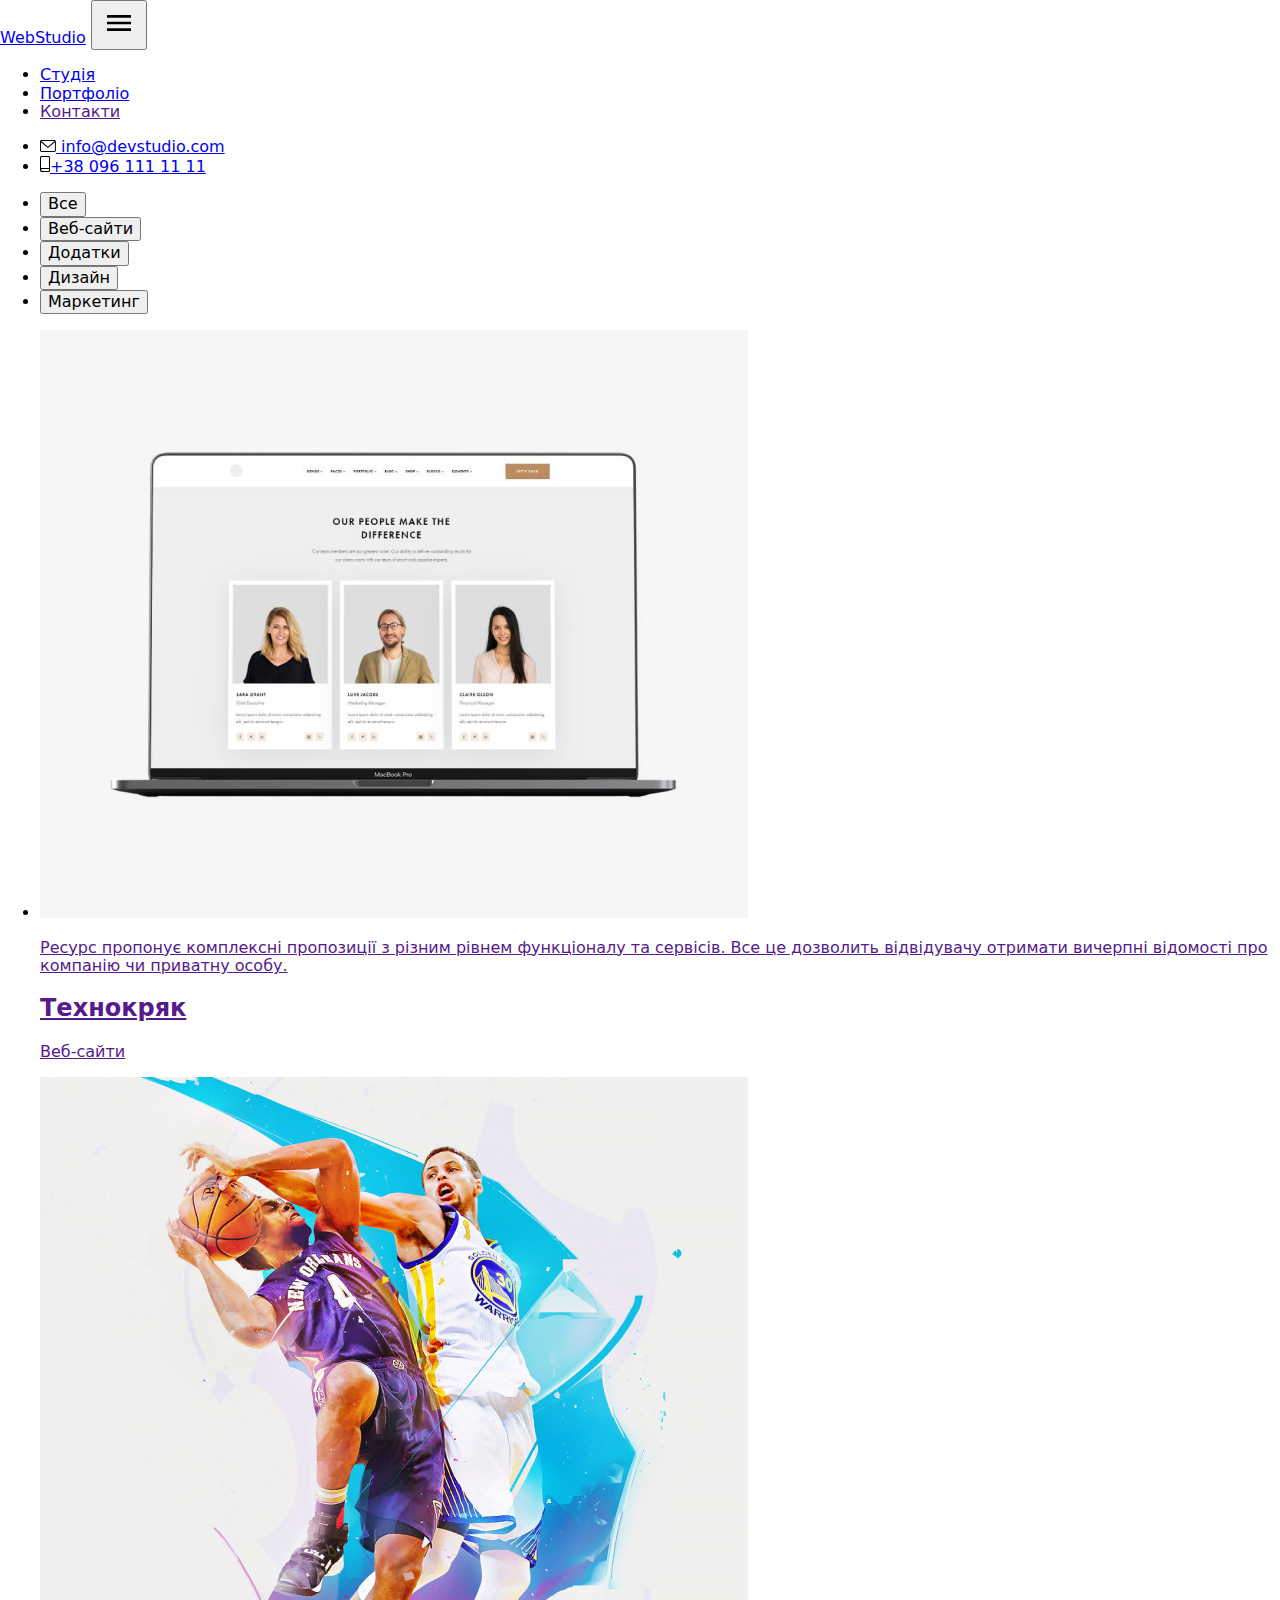
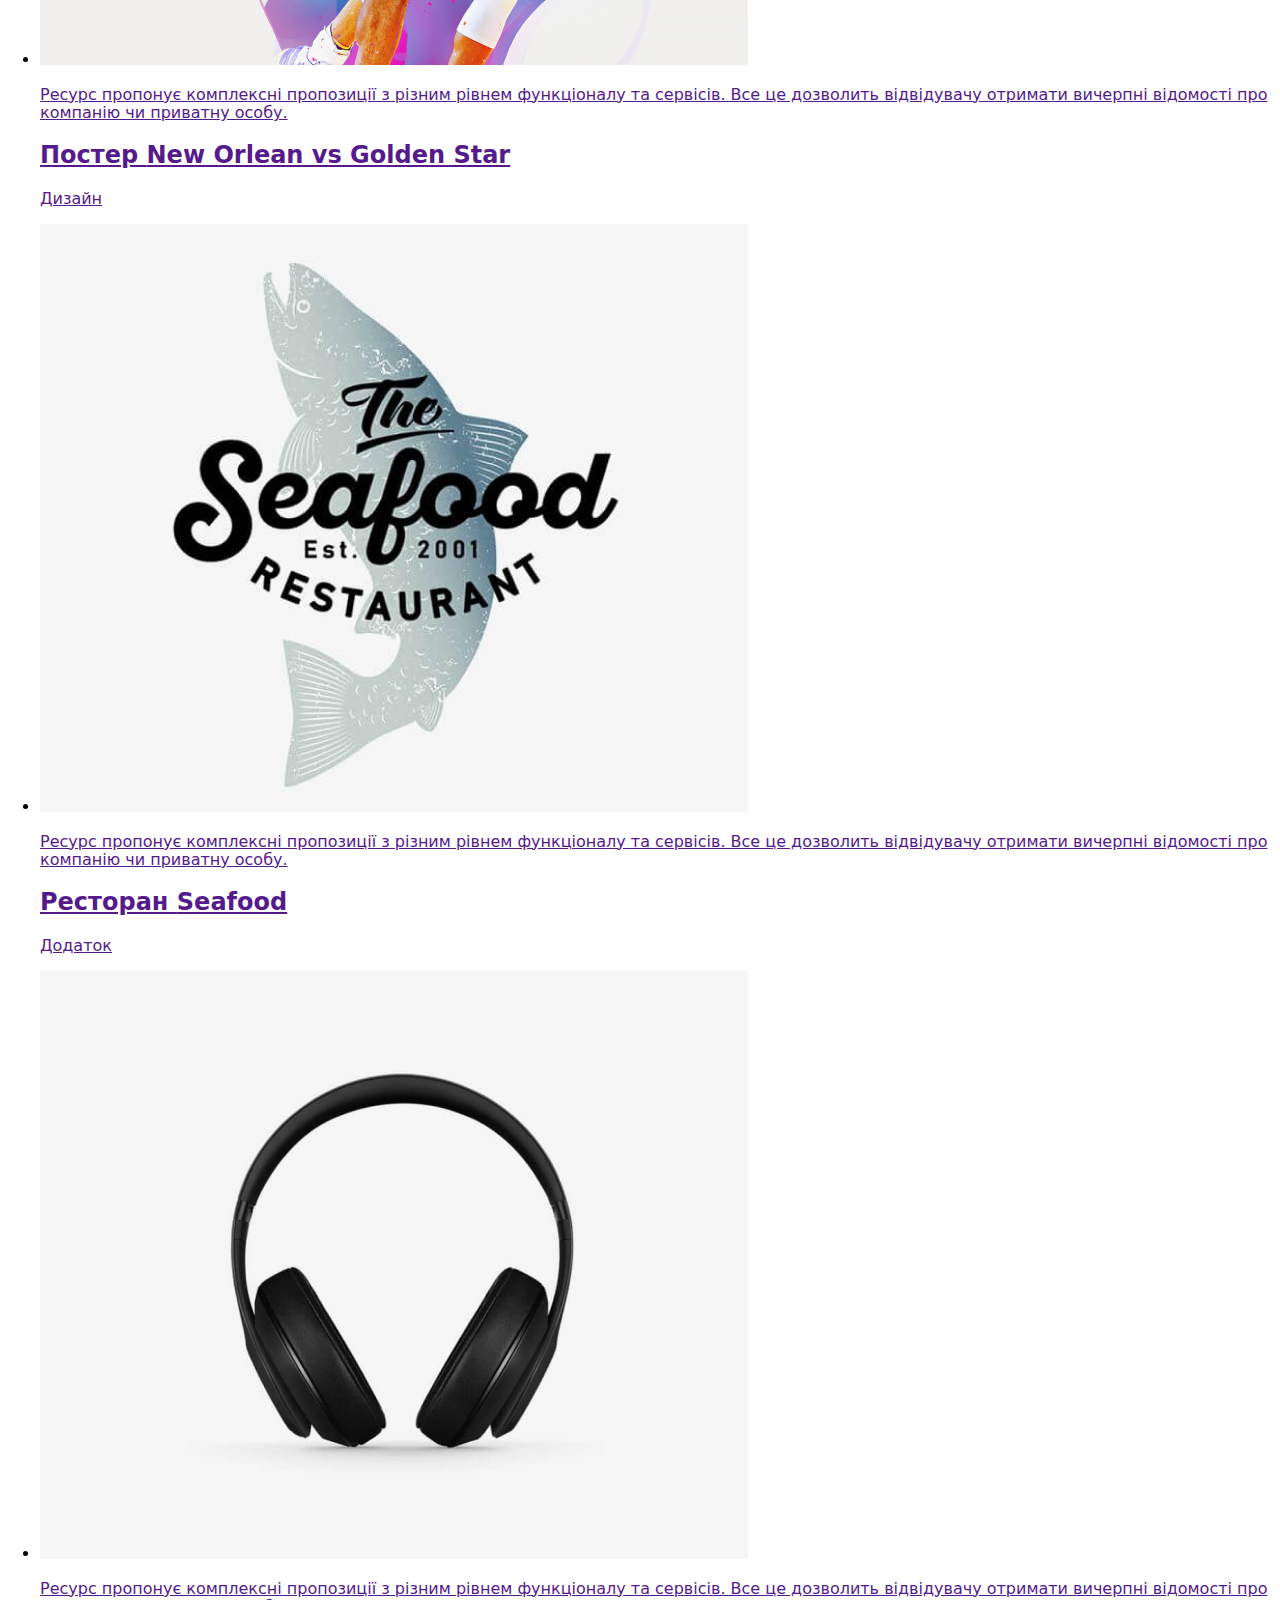
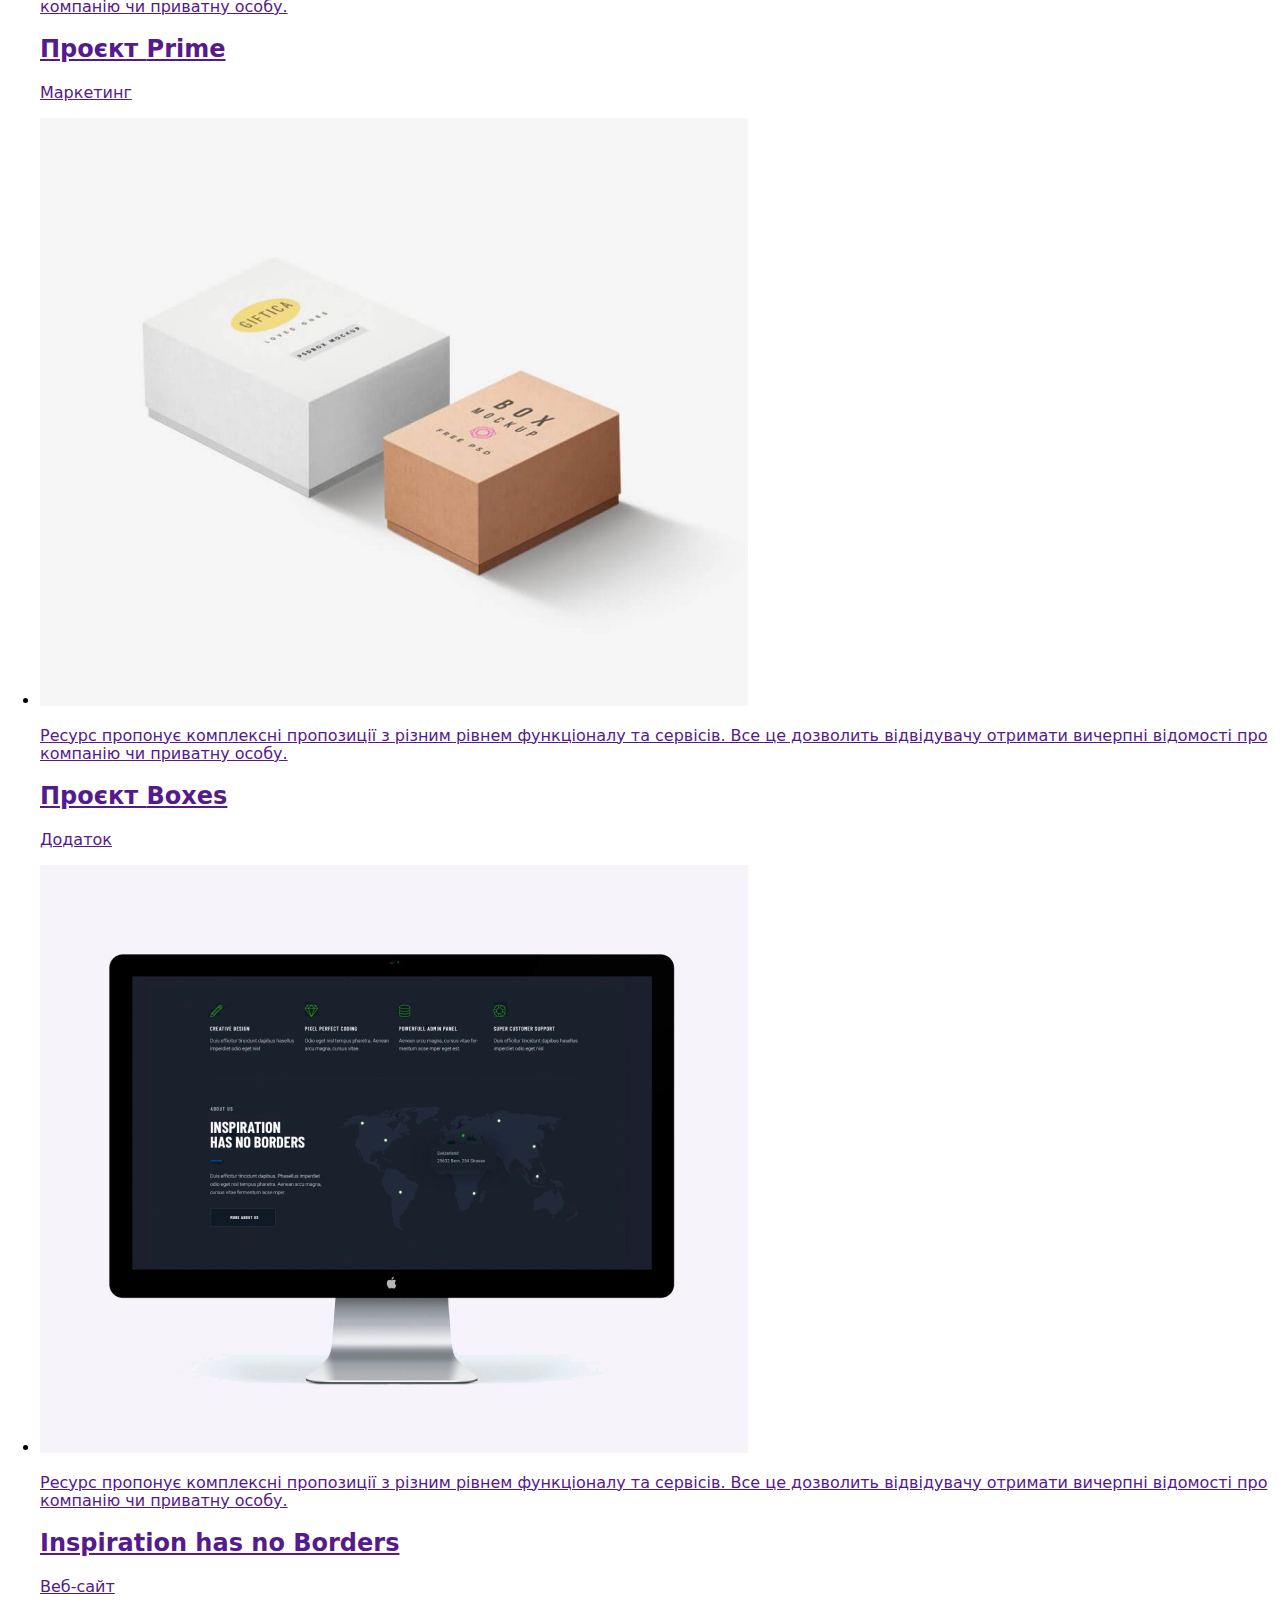
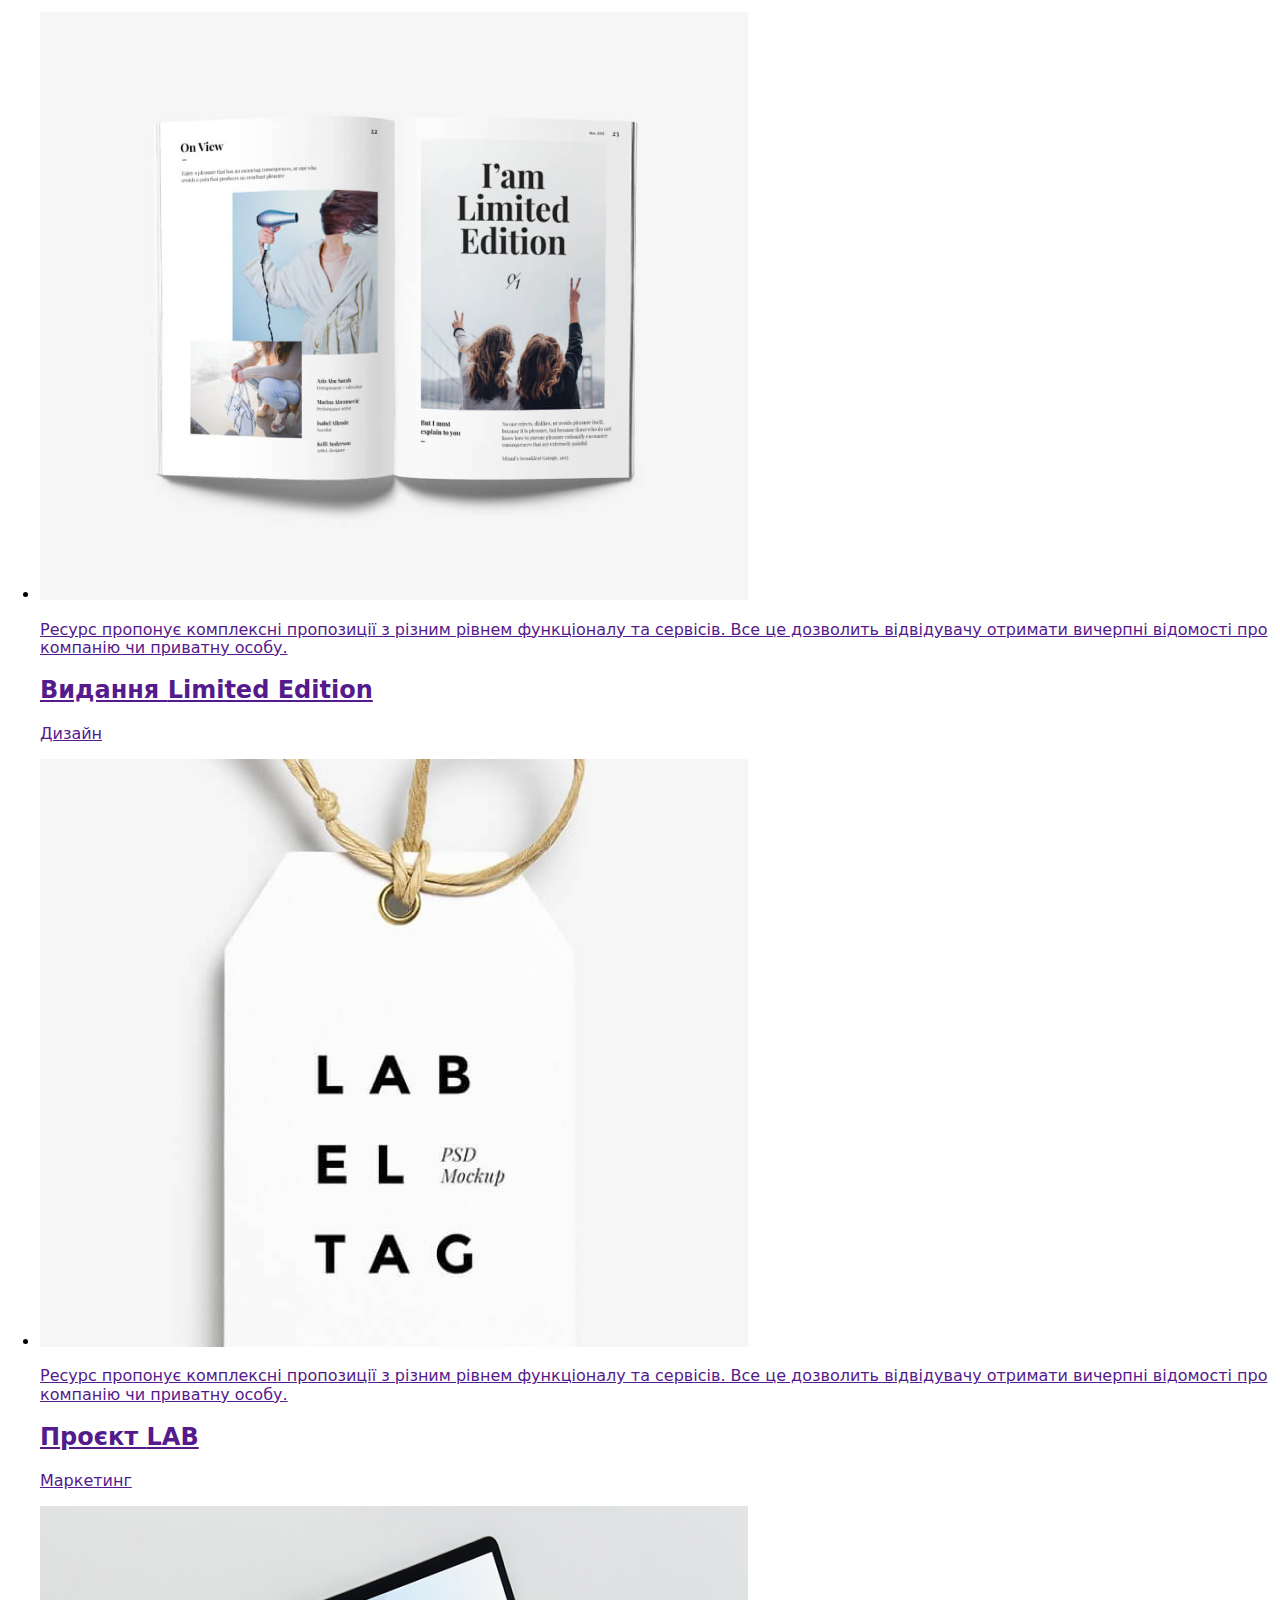
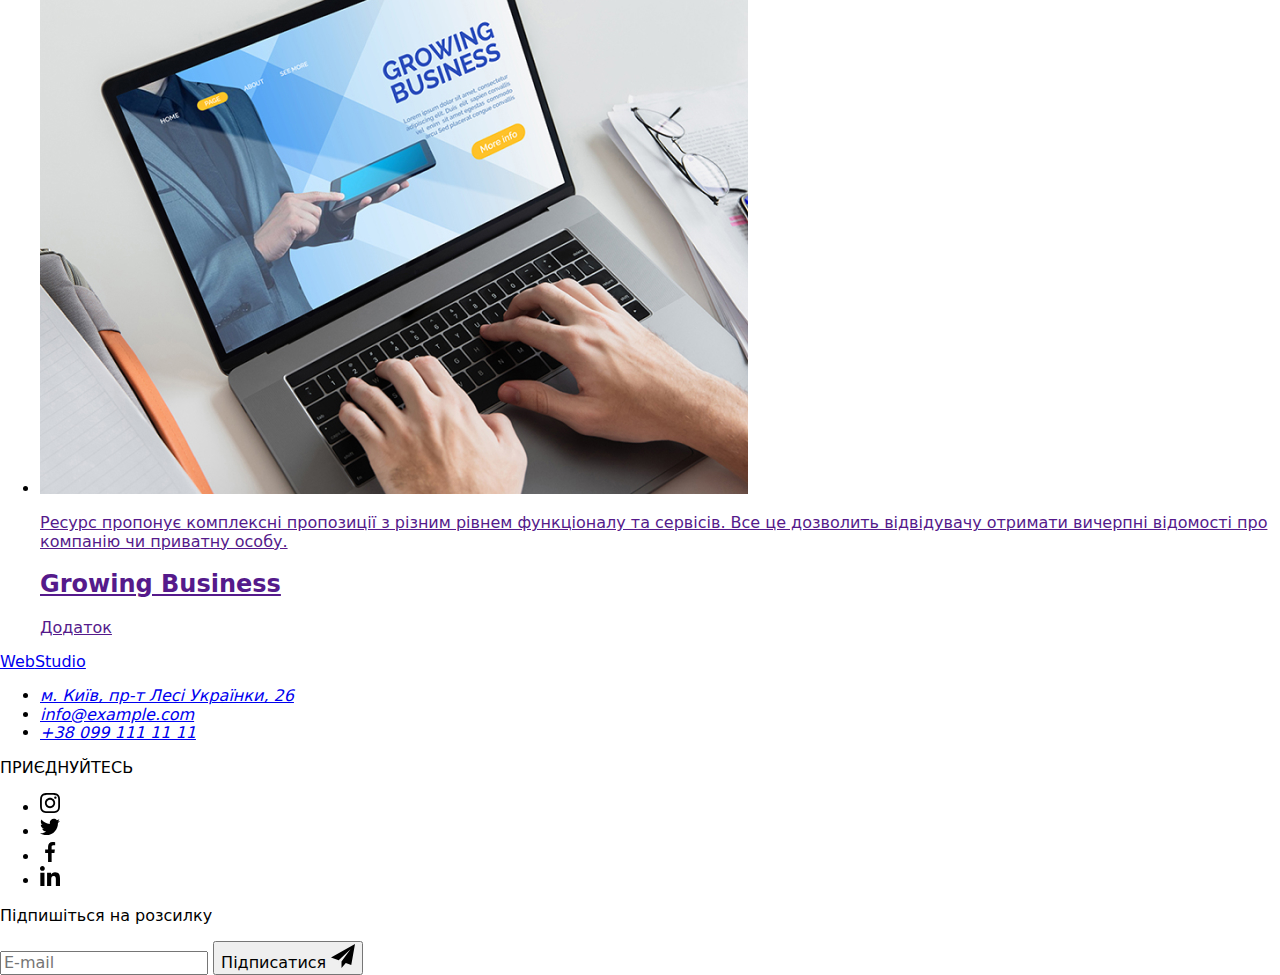
==== portfolio.html @ b2373f4c "8 дз" ====
<!DOCTYPE html>
<html lang="ua">
  <head>
    <meta charset="UTF-8" />
    <meta http-equiv="X-UA-Compatible" content="IE=edge" />
    <meta name="viewport" content="width=device-width, initial-scale=1.0" />
    <title>Портфолио</title>
    <link rel="preconnect" href="https://fonts.googleapis.com" />
    <link rel="preconnect" href="https://fonts.gstatic.com" crossorigin />
    <link
      href="https://fonts.googleapis.com/css2?family=Raleway:wght@700&family=Roboto:wght@400;500;700;900&display=swap"
      rel="stylesheet"
    />
    <link
      rel="stylesheet"
      href="https://cdnjs.cloudflare.com/ajax/libs/modern-normalize/1.1.0/modern-normalize.min.css"
    />
    <link rel="stylesheet" href="./CSS/main.min.css">
  </head>
  <body>
    <!-- Шапка -->
    <header class="page-header">
      <div class="conteiner page-header__conteiner">
        <nav class="main-nav">
          <a href="./index.html" lang="en" class="logo">Web<span class="logo__name">Studio</span></a>
          <button type="button" class="button-menu--open" aria-expanded="false" aria-controls="menu-conteiner">
            <svg width="40" height="40" aria-label="Меню" class="button-menu__open">
              <use href="./img/icons.svg/icons.svg#icon-open" class="button-menu__svg"></use>

            </svg>
          </button>
          <div class="menu" >
            <ul class="list main-nav__group">
              <li class="main-nav__list"><a href="./index.html" class="link main-nav__link  ">Студія</a></li>
              <li class="main-nav__list"><a href="./portfolio.html" class="link main-nav__link main-nav__link--page">Портфоліо</a></li>
              <li class="main-nav__list"><a href="" class="link main-nav__link ">Контакти</a></li>
            </ul>
          
            <ul class="auth-nav list">
            <li class="auth-nav__list">
              <a href="mailto:info@devstudio.com" class="link auth-nav__link auth-nav__link--mail"><svg class="auth-nav__svg" width="16" height="12"><use href="./img/icons.svg/icons.svg#icon-envelope" class='auth-nav__use'></use></svg>
                info@devstudio.com</a>
            </li>
            <li class="auth-nav__list">
              <a href="tel:+380961111111" class="link auth-nav__link auth-nav__link--tel"><svg class="auth-nav__svg" width="10" height="16"><use href="./img/icons.svg/icons.svg#icon-smartphone" class="auth-nav__use"></use></svg>+38 096 111 11 11</a>
            </li>
            </ul>
          </div>
        </nav>
      </div>
    </header>
    <main>
      <!-- портфолио -->
      <section class="section">
        <div class="conteiner">
          <h1 hidden>Портфолио</h1>

          <ul class="list button-filter">
            <div class="button-filter__row">
              <li class="button-filter__list">
                <button type="button" class="button-filter__name">Все</button>
              </li>
              <li class="button-filter__list">
                <button type="button" class="button-filter__name">Веб-сайти</button>
              </li>
              <li class="button-filter__list">
                <button type="button" class="button-filter__name">Додатки</button>
              </li>
            </div>
            <div class="button-filter__row button-filter__row--last">
              <li class="button-filter__list">
                <button type="button" class="button-filter__name">Дизайн</button>
              </li>
              <li class="button-filter__list">
                <button type="button" class="button-filter__name">Маркетинг</button>
              </li>
            </div>
          </ul>

          <ul class="list portfolio">
            <li class="portfolio__group">
              <article class="portfolio__article">
                <a href="" class="portfolio__our-job">
                  <div class="portfolio__overlay">
                    <picture>
                      <source 
                      srcset="./img/portfolio/img0-370.jpg 1x, ./img/portfolio/img0-740.jpg 2x"
                      media="min-width: 1200px" />
                      <source 
                      srcset="./img/portfolio/img0-354.jpg 1x, ./img/portfolio/img0-708.jpg 2x"
                      media="min-width: 767px" />
                      <source 
                      srcset="./img/portfolio/img0-450.jpg 1x, ./img/portfolio/img0-900.jpg 2x"
                      media="(max-width: 767px)" />

                      <img 
                      src="./img/portfolio/img0-708.jpg" 
                      alt="Технокряк" 
                    />
                    </picture>
                  <p class="portfolio__text">Ресурс пропонує комплексні пропозиції з різним рівнем функціоналу та сервісів. Все це дозволить відвідувачу отримати вичерпні відомості про компанію чи приватну особу.</p></div>
                  <div class="portfolio__name portfolio__name--tablet">
                    <h2 class="portfolio__list-job">Технокряк</h2>
                    <p class="portfolio__list-filter">Веб-сайти</p>
                  </div>
                </a>
              </article>
            </li>
            <li class="portfolio__group">
              <article class="portfolio__article">
                <a href="" class="portfolio__our-job">
                  <div class="portfolio__overlay">
                    <picture>
                      <source 
                      srcset="./img/portfolio/img1-370.jpg 1x, ./img/portfolio/img1-740.jpg 2x"
                      media="min-width: 1200px" />
                      <source 
                      srcset="./img/portfolio/img1-354.jpg 1x, ./img/portfolio/img1-708.jpg 2x"
                      media="min-width: 767px" />
                      <source 
                      srcset="./img/portfolio/img1-450.jpg 1x, ./img/portfolio/img1-900.jpg 2x"
                      media="(max-width: 767px)" />

                      <img 
                      src="./img/portfolio/img1-708.jpg" 
                      alt="Технокряк" 
                    />
                    </picture>
                  <p class="portfolio__text">Ресурс пропонує комплексні пропозиції з різним рівнем функціоналу та сервісів. Все це дозволить відвідувачу отримати вичерпні відомості про компанію чи приватну особу.</p></div>
                  <div class="portfolio__name">
                    <h2 class="portfolio__list-job">
                      Постер <span lang="en">New Orlean vs Golden Star</span>
                    </h2>
                    <p class="portfolio__list-filter">Дизайн</p>
                  </div>
                </a>
              </article>
            </li>
            <li class="portfolio__group">
              <article class="portfolio__article">
                <a href="" class="portfolio__our-job">
                  <div class="portfolio__overlay">
                    <picture>
                      <source 
                      srcset="./img/portfolio/img2-370.jpg 1x, ./img/portfolio/img2-740.jpg 2x"
                      media="min-width: 1200px" />
                      <source 
                      srcset="./img/portfolio/img2-354.jpg 1x, ./img/portfolio/img2-708.jpg 2x"
                      media="min-width: 767px" />
                      <source 
                      srcset="./img/portfolio/img2-450.jpg 1x, ./img/portfolio/img2-900.jpg 2x"
                      media="(max-width: 767px)" />

                      <img 
                      src="./img/portfolio/img2-708.jpg" 
                      alt="Технокряк" 
                    />
                    </picture>
                    <p class="portfolio__text">Ресурс пропонує комплексні пропозиції з різним рівнем функціоналу та сервісів. Все це дозволить відвідувачу отримати вичерпні відомості про компанію чи приватну особу.</p></div>
                  <div class="portfolio__name">
                    <h2 class="portfolio__list-job">Ресторан <span lang="en">Seafood</span></h2>
                    <p class="portfolio__list-filter">Додаток</p>
                  </div>
                </a>
              </article>
            </li>

            <li class="portfolio__group">
              <article class="portfolio__article">
                <a href="" class="portfolio__our-job">
                  <div class="portfolio__overlay">
                    <picture>
                      <source 
                      srcset="./img/portfolio/img3-370.jpg 1x, ./img/portfolio/img3-740.jpg 2x"
                      media="min-width: 1200px" />
                      <source 
                      srcset="./img/portfolio/img3-354.jpg 1x, ./img/portfolio/img3-708.jpg 2x"
                      media="min-width: 767px" />
                      <source 
                      srcset="./img/portfolio/img3-450.jpg 1x, ./img/portfolio/img3-900.jpg 2x"
                      media="(max-width: 767px)" />

                      <img 
                      src="./img/portfolio/img3-708.jpg" 
                      alt="Технокряк" 
                    />
                    </picture>
                    <p class="portfolio__text">Ресурс пропонує комплексні пропозиції з різним рівнем функціоналу та сервісів. Все це дозволить відвідувачу отримати вичерпні відомості про компанію чи приватну особу.</p></div>
                  <div class="portfolio__name">
                    <h2 class="portfolio__list-job">Проєкт <span lang="en">Prime</span></h2>
                    <p class="portfolio__list-filter">Маркетинг</p>
                  </div>
                </a>
              </article>
            </li>
            <li class="portfolio__group">
              <article class="portfolio__article">
                <a href="" class="portfolio__our-job">
                  <div class="portfolio__overlay">
                    <picture>
                      <source 
                      srcset="./img/portfolio/img4-370.jpg 1x, ./img/portfolio/img4-740.jpg 2x"
                      media="min-width: 1200px" />
                      <source 
                      srcset="./img/portfolio/img4-354.jpg 1x, ./img/portfolio/img4-708.jpg 2x"
                      media="min-width: 767px" />
                      <source 
                      srcset="./img/portfolio/img4-450.jpg 1x, ./img/portfolio/img4-900.jpg 2x"
                      media="(max-width: 767px)" />

                      <img 
                      src="./img/portfolio/img4-708.jpg" 
                      alt="Технокряк" 
                    />
                    </picture>
                    <p class="portfolio__text">Ресурс пропонує комплексні пропозиції з різним рівнем функціоналу та сервісів. Все це дозволить відвідувачу отримати вичерпні відомості про компанію чи приватну особу.</p></div>
                  <div class="portfolio__name">
                    <h2 class="portfolio__list-job">Проєкт <span lang="en">Boxes</span></h2>
                    <p class="portfolio__list-filter">Додаток</p>
                  </div>
                </a>
              </article>
            </li>
            <li class="portfolio__group">
              <article class="portfolio__article">
                <a href="" class="portfolio__our-job">
                  <div class="portfolio__overlay">
                    <picture>
                      <source 
                      srcset="./img/portfolio/img5-370.jpg 1x, ./img/portfolio/img5-740.jpg 2x"
                      media="min-width: 1200px" />
                      <source 
                      srcset="./img/portfolio/img5-354.jpg 1x, ./img/portfolio/img5-708.jpg 2x"
                      media="min-width: 767px" />
                      <source 
                      srcset="./img/portfolio/img5-450.jpg 1x, ./img/portfolio/img5-900.jpg 2x"
                      media="(max-width: 767px)" />

                      <img 
                      src="./img/portfolio/img5-708.jpg" 
                      alt="Технокряк" 
                    />
                    </picture>
                  <p class="portfolio__text">Ресурс пропонує комплексні пропозиції з різним рівнем функціоналу та сервісів. Все це дозволить відвідувачу отримати вичерпні відомості про компанію чи приватну особу.</p>
                  </div>
                  <div class="portfolio__name">
                    <h2 lang="en" class="portfolio__list-job">Inspiration has no Borders</h2>
                    <p class="portfolio__list-filter">Веб-сайт</p>
                  </div>
                </a>
              </article>
            </li>

            <li class="portfolio__group">
              <article class="portfolio__article">
                <a href="" class="portfolio__our-job">
                  <div class="portfolio__overlay">
                    <picture>
                      <source 
                      srcset="./img/portfolio/img6-370.jpg 1x, ./img/portfolio/img6-740.jpg 2x"
                      media="min-width: 1200px" />
                      <source 
                      srcset="./img/portfolio/img6-354.jpg 1x, ./img/portfolio/img6-708.jpg 2x"
                      media="min-width: 767px" />
                      <source 
                      srcset="./img/portfolio/img6-450.jpg 1x, ./img/portfolio/img6-900.jpg 2x"
                      media="(max-width: 767px)" />

                      <img 
                      src="./img/portfolio/img6-708.jpg" 
                      alt="Технокряк" 
                    />
                    </picture>
                    <p class="portfolio__text">Ресурс пропонує комплексні пропозиції з різним рівнем функціоналу та сервісів. Все це дозволить відвідувачу отримати вичерпні відомості про компанію чи приватну особу.</p></div>
                  <div class="portfolio__name">
                    <h2 class="portfolio__list-job">Видання <span lang="en">Limited Edition</span></h2>
                    <p class="portfolio__list-filter">Дизайн</p>
                  </div>
                </a>
              </article>
            </li>

            <li class="portfolio__group">
              <article class="portfolio__article">
                <a href="" class="portfolio__our-job">
                  <div class="portfolio__overlay">
                    <picture>
                      <source 
                      srcset="./img/portfolio/img7-370.jpg 1x, ./img/portfolio/img7-740.jpg 2x"
                      media="min-width: 1200px" />
                      <source 
                      srcset="./img/portfolio/img7-354.jpg 1x, ./img/portfolio/img7-708.jpg 2x"
                      media="min-width: 767px" />
                      <source 
                      srcset="./img/portfolio/img7-450.jpg 1x, ./img/portfolio/img7-900.jpg 2x"
                      media="(max-width: 767px)" />

                      <img 
                      src="./img/portfolio/img7-708.jpg" 
                      alt="Технокряк" 
                    />
                    </picture>
                    <p class="portfolio__text">Ресурс пропонує комплексні пропозиції з різним рівнем функціоналу та сервісів. Все це дозволить відвідувачу отримати вичерпні відомості про компанію чи приватну особу.</p></div>
                  <div class="portfolio__name">
                    <h2 class="portfolio__list-job">Проєкт <span lang="en">LAB</span></h2>
                    <p class="portfolio__list-filter">Маркетинг</p>
                  </div>
                </a>
              </article>
            </li>
            <li class="portfolio__group">
              <article class="portfolio__article">
                <a href="" class="portfolio__our-job">
                  <div class="portfolio__overlay">
                    <picture>
                      <source 
                      srcset="./img/portfolio/img8-370.jpg 1x, ./img/portfolio/img8-740.jpg 2x"
                      media="min-width: 1200px" />
                      <source 
                      srcset="./img/portfolio/img8-354.jpg 1x, ./img/portfolio/img8-708.jpg 2x"
                      media="min-width: 767px" />
                      <source 
                      srcset="./img/portfolio/img8-450.jpg 1x, ./img/portfolio/img8-900.jpg 2x"
                      media="(max-width: 767px)" />

                      <img 
                      src="./img/portfolio/img8-708.jpg" 
                      alt="Технокряк" 
                    />
                    </picture>
                    <p class="portfolio__text">Ресурс пропонує комплексні пропозиції з різним рівнем функціоналу та сервісів. Все це дозволить відвідувачу отримати вичерпні відомості про компанію чи приватну особу.</p></div>
                  <div class="portfolio__name">
                    <h2 lang="en" class="portfolio__list-job">Growing Business</h2>
                    <p class="portfolio__list-filter">Додаток</p>
                  </div>
                </a>
              </article>
            </li>
          </ul>
        </div>
      </section>
    </main>
    <!-- Подвал -->
    <footer>
      <div class="conteiner footer">
        <div>
          <a href="./index.html" lang="en" class="logo logo--footer"
            >Web<span class="logo__name--second">Studio</span></a
          >
          <address class="address">
            <ul class="list">
              <li class="address__list">
                <a
                  href="https://www.google.com/maps/d/embed?mid=10uSM3H-mIU3GznYo2szRIEphczw&hl=en_US&ehbc=2E312F"
                  class="link address__maps"
                  >м. Київ, пр-т Лесі Українки, 26</a
                >
              </li>
              <li class="address__list">
                <a href="mailto:info@devstudio.com" class="link address__contacts">info@example.com</a>
              </li>
              <li class="address__list">
                <a href="tel:+380991111111" class="link address__contacts">+38 099 111 11 11</a>
              </li>
            </ul>
          </address>
        </div>
        <div class="media-footer">
          <p class="media-footer__text">ПРИЄДНУЙТЕСЬ</p>
          <ul class="list media-footer__group">
                <li class="media-footer__list"><a href="" class="link media-footer__link"><svg class="media-footer__svg" width="20" height="20"><use href="./img/icons.svg/icons.svg#icon-instagram2"></use></svg></a></li>
                <li class="media-footer__list"><a href="" class="link media-footer__link"><svg class="media-footer__svg" width="20" height="20"><use href="./img/icons.svg/icons.svg#icon-twitter2"></use></svg></a></li>
                <li class="media-footer__list"><a href="" class="link media-footer__link"><svg class="media-footer__svg" width="20" height="20"><use href="./img/icons.svg/icons.svg#icon-facebook2"></use></svg></a></li>
                <li class="media-footer__list"><a href="" class="link media-footer__link"><svg class="media-footer__svg" width="20" height="20"><use href="./img/icons.svg/icons.svg#icon-linkedin2"></use></svg></a></li>
              </ul>
        </div>
        <div class="form-footer">
          <p class="form-footer__text">Підпишіться на розсилку</p>
          <form class="form-footer__mail">
            <input type="email" name="mail" placeholder="E-mail" class="form-footer__input">
            <button type="submit" class="form-footer__button">
              Підписатися
            <svg width="24" height="24" class="form-footer__svg">
              <use href='./img/icons.svg/icons.svg#icon-send'></use>
            </svg></button>
          </form>

        </div>
      </div>
    </footer>
  </body>
</html>
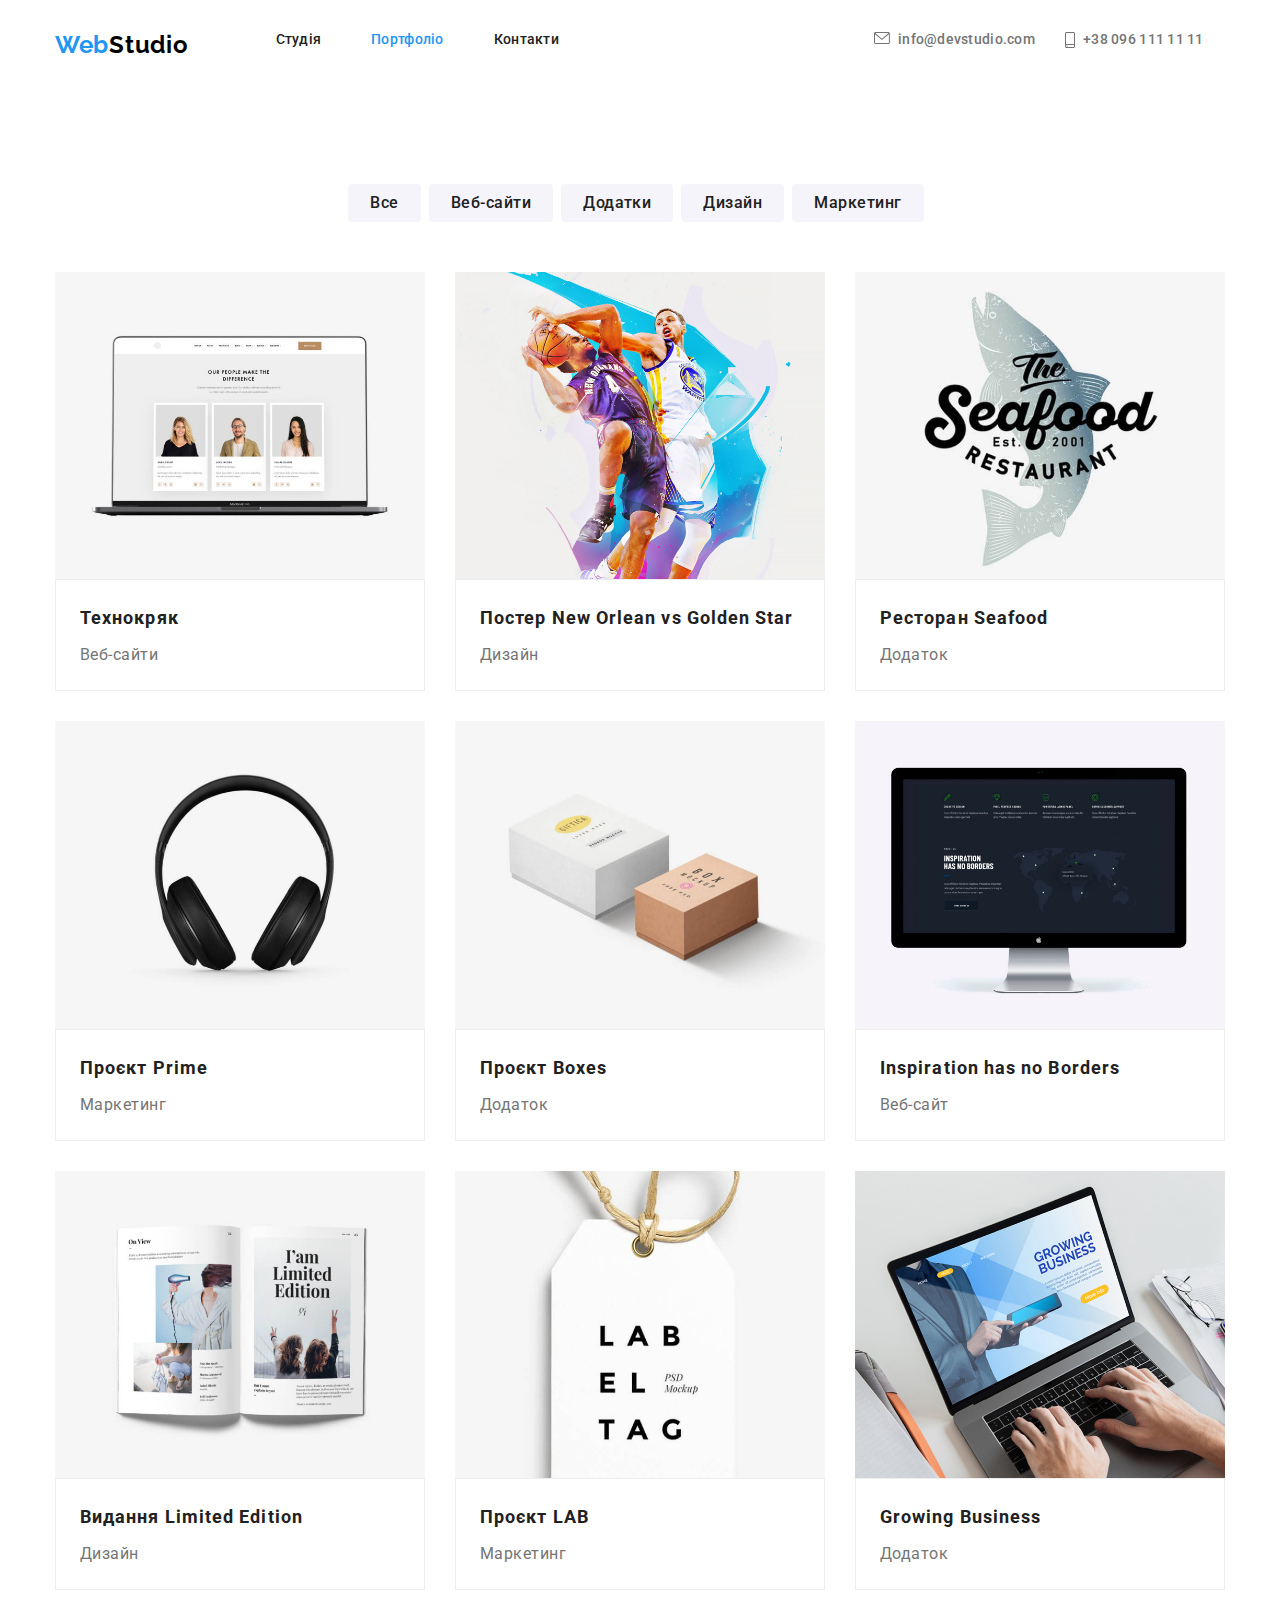
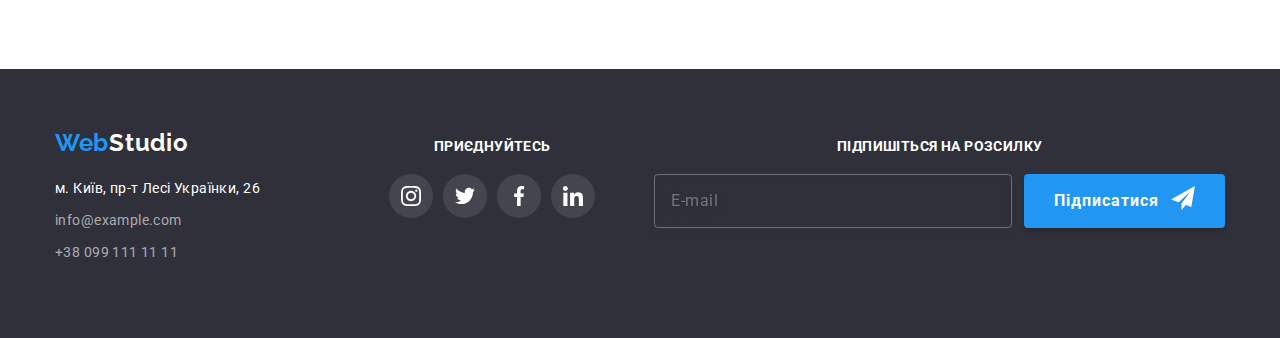
==== commit 1ba7152d: "змінила назву папки" ====
--- a/portfolio.html
+++ b/portfolio.html
@@ -15,7 +15,8 @@
       rel="stylesheet"
       href="https://cdnjs.cloudflare.com/ajax/libs/modern-normalize/1.1.0/modern-normalize.min.css"
     />
-    <link rel="stylesheet" href="./CSS/main.min.css">
+    <link rel="stylesheet" href="./css/main.min.css">
+    
   </head>
   <body>
     <!-- Шапка -->
--- a/css/main.min.css
+++ b/css/main.min.css
@@ -0,0 +1 @@
+:root{--primary-text-color: #212121;--black-text-color: #000000;--accent-text-color: #2196f3;--white-text-color: #ffffff;--footer-text-color: rgba(255, 255, 255, 0.6);--second-text-color: #757575;--hero-background: #2f303a;--primary-background: #ffffff;--second-background: #f5f4fa;--accent-background: #2196f3;--background-first: #2f303a;--background-second: #f5f4fa;--button-second-color: #188ce8;--icons-color: #afb1b8}.visually-hidden{position:absolute;width:1px;height:1px;margin:-1px;padding:0;overflow:hidden;border:0;clip:rect(0 0 0 0)}html{box-sizing:border-box}*{box-sizing:inherit}*::before,*::after{box-sizing:inherit}body{color:var(--primary-text-color);background:var(--primary-background);font-family:Roboto,sans-serif;font-style:normal;font-weight:700}h1,h2,h3,h4,h5,h6,p{margin:0}img{margin:0;display:block;max-width:100%;height:auto}textarea{resize:none}.link{text-decoration:none;color:var(--primary-text-color)}.list{list-style:none;padding:0;margin:0}.section{padding-top:60px;padding-bottom:60px}@media screen and (min-width: 1200px){.section{padding-top:94px;padding-bottom:94px}}.conteiner{padding-left:15px;padding-right:15px}@media screen and (min-width: 480px){.conteiner{width:480px;margin-left:auto;margin-right:auto}}@media screen and (min-width: 768px){.conteiner{width:768px}}@media screen and (min-width: 1200px){.conteiner{width:1200px}}.logo{padding-top:16px;padding-bottom:16px;font-family:"Raleway";font-style:normal;font-weight:700;font-size:24px;line-height:28px;letter-spacing:.03em;color:var(--accent-text-color);text-decoration:none}.logo.logo--footer{display:flex;padding:0;margin-bottom:20px;text-align:center;align-items:center;justify-content:center}@media screen and (min-width: 1200px){.logo.logo--footer{text-align:start;justify-content:start}}.logo__name{color:var(--black-text-color)}.logo__name--second{color:var(--white-text-color)}.section__title{margin-bottom:30px;font-weight:700;font-size:28px;line-height:1.19;text-align:center;letter-spacing:.03em;color:var(--primary-text-color)}@media screen and (min-width: 1200px){.section__title{font-size:36px;line-height:1.17}}.backdrop{position:fixed;z-index:100;top:0;left:0;width:100%;height:100%;background-color:rgba(0,0,0,.2);transition:opacity 250ms cubic-bezier(0.4, 0, 0.2, 1),visibility 250ms cubic-bezier(0.4, 0, 0.2, 1)}.backdrop--is-hidden{opacity:0;pointer-events:none;visibility:hidden}.menu-conteiner{position:fixed;z-index:99;top:0;left:0;width:100%;height:100%;background-color:var(--primary-background);overflow:scroll;opacity:0;visibility:hidden;pointer-events:none;transition:opacity 250ms cubic-bezier(0.4, 0, 0.2, 1),visibility 250ms cubic-bezier(0.4, 0, 0.2, 1),pointer-events 250ms cubic-bezier(0.4, 0, 0.2, 1)}@media screen and (min-width: 768px){.menu-conteiner{display:none}}.menu-conteiner.is-open{opacity:1;visibility:visible;pointer-events:auto}.menu-conteiner__mob{position:relative;padding:48px 40px}.button-menu-mob--close{position:absolute;top:10px;right:15px;padding:0;margin:0;justify-content:center;align-items:center;background-color:rgba(0,0,0,0);border:none;line-height:0;transition:color 250ms cubic-bezier(0.4, 0, 0.2, 1)}.button-menu-mob--close:focus,.button-menu-mob--close:hover{color:var(--accent-text-color)}.button-menu-mob__svg{fill:currentColor}.main-nav-mob__list:not(:last-child){margin-bottom:32px}.main-nav-mob__link{display:inline-flex;font-weight:500;font-size:40px;line-height:1.18;text-align:center;letter-spacing:.02em;color:var(--primary-text-color);transition:color 250ms cubic-bezier(0.4, 0, 0.2, 1)}.main-nav-mob__link:hover,.main-nav-mob__link:focus{color:var(--accent-text-color)}.auth-nav-mob__svg{display:none}.auth-nav-mob{display:inline-flex;flex-direction:column-reverse;margin-top:302px}.auth-nav-mob__list{display:flex}.auth-nav-mob__link--tel{font-weight:500;font-size:34px;line-height:1.18;letter-spacing:.02em;color:var(--accent-text-color);margin-bottom:32px}.auth-nav-mob__link--mail{font-weight:500;font-size:24px;line-height:1.17;letter-spacing:.02em;color:var(--second-text-color);transition:color 250ms cubic-bezier(0.4, 0, 0.2, 1)}.auth-nav-mob__link--mail:hover,.auth-nav-mob__link--mail:focus{color:var(--accent-text-color)}.media-nav--mob{display:flex;flex-wrap:wrap;justify-content:start;align-items:center;margin-top:64px;margin-bottom:0px;padding:0}.media-nav__list{margin:0;padding-right:10px}.media-nav__list:not(:first-child){padding-left:10px}.media-nav__list:not(:last-child){border-right:1px solid rgba(33,33,33,.2)}.media-nav__link{font-weight:500;font-size:18px;line-height:1.22;letter-spacing:.02em;color:var(--accent-text-color)}.page-header__conteiner{align-items:center;display:flex}.main-nav{align-items:center;display:flex}@media screen and (max-width: 767px){.main-nav{justify-content:space-between}}.main-nav__group{margin-left:87px;display:flex}.main-nav__link--page{color:var(--accent-text-color)}.main-nav__list+.main-nav__list{margin-left:50px}.main-nav__link{display:flex;padding-top:32px;padding-bottom:32px;font-weight:500;font-size:14px;line-height:1.14;letter-spacing:.02em;transition:color 250ms cubic-bezier(0.4, 0, 0.2, 1)}.main-nav__link:focus,.main-nav__link:hover{color:var(--accent-text-color)}.auth-nav{margin-top:21px;margin-bottom:21px;margin-left:96px}@media screen and (min-width: 1200px){.auth-nav{display:flex;margin:0;margin-left:315px}}.auth-nav__list:not(:last-child){margin-bottom:10px}@media screen and (min-width: 1200px){.auth-nav__list{display:flex;padding-top:32px;padding-bottom:32px;margin:0}.auth-nav__list:not(:last-child){margin-right:30px}}.auth-nav__link{display:flex;font-weight:500;font-size:12px;line-height:1.17;letter-spacing:.02em;color:var(--second-text-color);transition:color 250ms cubic-bezier(0.4, 0, 0.2, 1)}.auth-nav__link:focus,.auth-nav__link:hover{color:var(--accent-text-color)}@media screen and (min-width: 1200px){.auth-nav__link{font-size:14px;line-height:1.14}}.auth-nav__svg{display:flex;justify-content:center;align-items:center;margin-right:8px}.auth-nav__use{fill:currentColor}.menu{display:flex}@media screen and (max-width: 767px){.menu{display:none;position:fixed;top:0;left:0;width:100%;height:100%;padding:48px 40px;overflow-y:scroll;background-color:var(--primary-background)}}.button-menu--open{display:inline-flex;margin-left:auto;padding:0;margin-top:10px;margin-bottom:10px;background-color:rgba(0,0,0,0);border:none;color:var(--primary-text-color);line-height:0;transition:color 250ms cubic-bezier(0.4, 0, 0.2, 1)}@media screen and (min-width: 768px){.button-menu--open{display:none}}.button-menu--open:hover,.button-menu--open:focus{color:var(--accent-text-color)}.button-menu__svg{fill:currentColor}.hero{background-image:linear-gradient(to right, rgba(47, 48, 58, 0.4), rgba(47, 48, 58, 0.4)),url(../../img/header/Header480.jpg);background-repeat:no-repeat;background-position:center;background-size:cover}@media screen and (min-device-pixel-ratio: 2),screen and (min-resolution: 192dpi),screen and (min-resolution: 2dppx){.hero{background-image:url(../../img/header/Header4802x.jpg)}}@media screen and (min-width: 768px){.hero{background-image:url(../../img/header/Header768.jpg)}}@media screen and (min-width: 768px)and (min-device-pixel-ratio: 2),screen and (min-width: 768px)and (min-resolution: 192dpi),screen and (min-width: 768px)and (min-resolution: 2dppx){.hero{background-image:url(../../img/header/Header7682x.jpg)}}@media screen and (min-width: 1200px){.hero{background-image:url(../../img/header/header1200.jpg)}}@media screen and (min-width: 1200px)and (min-device-pixel-ratio: 2),screen and (min-width: 1200px)and (min-resolution: 192dpi),screen and (min-width: 1200px)and (min-resolution: 2dppx){.hero{background-image:url(../../img/header/header12002x.jpg)}}.hero__container{padding-top:118px;padding-bottom:118px}@media screen and (min-width: 1200px){.hero__container{padding-top:200px;padding-bottom:200px}}.hero__title{margin:0 auto;font-weight:900;font-size:26px;line-height:1.62;text-align:center;letter-spacing:.06em;text-transform:uppercase;color:var(--white-text-color)}@media screen and (min-width: 1200px){.hero__title{font-size:44px;line-height:1.36}}.button{display:flex;margin-right:auto;margin-left:auto;align-items:center;text-align:center;padding:10px 24px;font-weight:700;font-size:16px;line-height:1.88;letter-spacing:.06em;color:var(--white-text-color);background-color:var(--accent-background);border:none;box-shadow:0px 4px 4px rgba(0,0,0,.15);border-radius:4px}@media screen and (min-width: 768px){.benefits__group{display:flex;flex-wrap:wrap;gap:30px}}.benefits__list{justify-content:center;align-items:center}.benefits__list:not(:last-child){margin-bottom:30px}.benefits__list::before{content:"";display:block;height:120px;background-color:var(--second-background);background-repeat:no-repeat;background-size:70px 70px;background-position:center}@media screen and (min-width: 768px){.benefits__list{flex-basis:calc((100% - 60px)/2)}}@media screen and (min-width: 1200px){.benefits__list{flex-basis:calc((100% - 120px)/4)}}.benefits__list--antenna::before{background-image:url(../img/icons.svg/antenna.svg)}.benefits__list--clock::before{background-image:url(../img/icons.svg/clock.svg)}.benefits__list--diagram::before{background-image:url(../img/icons.svg/diagram.svg)}.benefits__list--astronaut::before{background-image:url(../img/icons.svg/astronaut.svg)}.benefits__text{margin-top:30px;margin-bottom:10px;font-weight:700;font-size:14px;line-height:1.14;text-align:center;letter-spacing:.03em;text-transform:uppercase;color:var(--primary-text-color)}.benefits__second-text{font-weight:400;font-size:14px;line-height:1.71;letter-spacing:.03em}.our-team{background-color:var(--background-second)}.our-team__group{width:100%}@media screen and (min-width: 768px){.our-team__group{display:flex;flex-wrap:wrap;gap:30px;justify-content:center}}.our-team__list{background-color:var(--primary-background);box-shadow:0px 1px 3px rgba(0,0,0,.12),0px 1px 1px rgba(0,0,0,.14),0px 2px 1px rgba(0,0,0,.2);border-radius:0px 0px 4px 4px}@media screen and (max-width: 767px){.our-team__list:not(:last-child){margin-bottom:30px}}@media screen and (min-width: 768px){.our-team__list{flex-basis:calc((100% - 60px)/2)}}@media screen and (min-width: 1200px){.our-team__list{flex-basis:calc((100% - 120px)/4)}}.our-team__conteiner{padding-top:30px;padding-bottom:16px;justify-content:center}@media screen and (min-width: 768px){.our-team__conteiner{padding-top:30px;padding-bottom:24px}}@media screen and (min-width: 1200px){.our-team__conteiner{padding-top:30px;padding-bottom:30px}}.our-team__name{margin-bottom:10px;font-weight:500;font-size:16px;line-height:1.19;text-align:center;letter-spacing:.03em;color:var(--primary-text-color)}.our-team__job{font-weight:400;font-size:16px;line-height:1.19;text-align:center;letter-spacing:.03em;color:var(--second-text-color)}.our-team__icon{display:flex;margin:0;padding-top:0;padding-bottom:24px;justify-content:center}.our-team__list-icon:not(:last-child){margin-right:10px}.our-team__link-icon{display:flex;width:44px;height:44px;color:var(--second-text-color);border-radius:50%;justify-content:center;align-items:center;transition:color 250ms cubic-bezier(0.4, 0, 0.2, 1),background-color 250ms cubic-bezier(0.4, 0, 0.2, 1)}.our-team__link-icon:focus,.our-team__link-icon:hover{background-color:var(--accent-background)}.our-team__link-icon:focus .our-team__svg,.our-team__link-icon:hover .our-team__svg{color:var(--white-text-color)}.our-team__svg{fill:currentColor}.clients__group{display:flex;flex-wrap:wrap;gap:30px}.clients__list{flex-basis:calc((100% - 60px)/2)}@media screen and (min-width: 768px){.clients__list{flex-basis:calc((100% - 90px)/3)}}@media screen and (min-width: 1200px){.clients__list{flex-basis:calc((100% - 180px)/6)}}.clients__link{display:flex;justify-content:center;align-items:center;height:92px;width:210px;border:1px solid var(--icons-color);border-radius:4px;color:var(--icons-color);transition:color 250ms cubic-bezier(0.4, 0, 0.2, 1),border 250ms cubic-bezier(0.4, 0, 0.2, 1)}.clients__link:hover,.clients__link:focus{color:var(--accent-background);border:1px solid var(--accent-background)}@media screen and (min-width: 768px){.clients__link{width:226px}}@media screen and (min-width: 1200px){.clients__link{width:170px}}.clients__svg{fill:currentColor}footer{background-color:var(--hero-background)}.footer{padding-top:60px;padding-bottom:60px}@media screen and (min-width: 1200px){.footer{display:flex;justify-content:space-between;align-items:baseline}}@media screen and (min-width: 768px){.footer__conteiner{display:flex;justify-content:space-around;align-items:baseline}}.address{justify-content:center;text-align:center}@media screen and (min-width: 1200px){.address{margin-right:70px}}.address__list{margin-bottom:8px;display:flex;justify-content:center}.address__list:last-child{margin-bottom:60px}@media screen and (min-width: 1200px){.address__list{justify-content:start}.address__list:last-child{margin-bottom:0px}}.address__maps{font-style:normal;font-weight:400;font-size:14px;line-height:1.71;text-align:center;letter-spacing:.03em;color:var(--white-text-color);transition:color 250ms cubic-bezier(0.4, 0, 0.2, 1)}.address__maps:hover,.address__maps:focus{color:var(--accent-text-color)}.address__contacts{font-style:normal;font-weight:400;font-size:14px;line-height:1.71;text-align:center;letter-spacing:.03em;color:rgba(255,255,255,.6);transition:color 250ms cubic-bezier(0.4, 0, 0.2, 1)}.address__contacts:hover,.address__contacts:focus{color:var(--accent-text-color)}.media-footer__text{margin-bottom:20px;display:flex;justify-content:center;font-weight:700;font-size:14px;line-height:16px;text-align:center;letter-spacing:.03em;text-transform:uppercase;color:var(--white-text-color)}.media-footer__group{display:flex;justify-content:center;align-items:center;margin-bottom:60px}.media-footer__list:not(:last-child){margin-right:10px}.media-footer__link{display:flex;justify-content:center;align-items:center;width:44px;height:44px;color:var(--white-text-color);background-color:rgba(255,255,255,.1);border-radius:50%;transition:background-color 250ms cubic-bezier(0.4, 0, 0.2, 1)}.media-footer__link:focus,.media-footer__link:hover{background-color:var(--accent-text-color)}.media-footer__svg{fill:currentColor}@media screen and (min-width: 1200px){.form-footer__mail{display:flex}}.form-footer__text{margin-bottom:20px;display:flex;justify-content:center;font-weight:700;font-size:14px;line-height:16px;text-align:center;letter-spacing:.03em;text-transform:uppercase;color:var(--white-text-color)}.form-footer__input{display:flex;margin-right:auto;margin-left:auto;width:100%;padding:15px 16px;margin-bottom:20px;border:1px solid rgba(255,255,255,.3);filter:drop-shadow(0px 4px 4px rgba(0, 0, 0, 0.15));border-radius:4px;color:var(--white-text-color);background-color:rgba(0,0,0,0);font-weight:400;font-size:16px;line-height:1.25;align-items:center;letter-spacing:.03em;transition:border 250ms cubic-bezier(0.4, 0, 0.2, 1)}.form-footer__input:focus,.form-footer__input:hover{border:1px solid var(--accent-background)}@media screen and (min-width: 480px){.form-footer__input{min-width:450px}}@media screen and (min-width: 1200px){.form-footer__input{min-width:358px;margin:0}}.form-footer__button{padding:10px 31px;display:flex;margin-right:auto;margin-left:auto;box-shadow:0px 4px 4px rgba(0,0,0,.15);border-radius:4px;border-color:rgba(0,0,0,0);background-color:var(--accent-background);font-weight:700;font-size:16px;line-height:1.88;text-align:center;letter-spacing:.06em;color:var(--white-text-color);transition:background-color 250ms cubic-bezier(0.4, 0, 0.2, 1);cursor:pointer}.form-footer__button:focus,.form-footer__button:hover{background-color:var(--button-second-color)}@media screen and (min-width: 1200px){.form-footer__button{padding:10px 28px;margin-left:12px}}.form-footer__svg{fill:currentColor;margin-left:12px}.backdrop__modal{position:absolute;top:50%;left:50%;transform:translate(-50%, -50%) translateY(0);background-color:var(--primary-background);box-shadow:0px 1px 3px rgba(0,0,0,.12),0px 1px 1px rgba(0,0,0,.14),0px 2px 1px rgba(0,0,0,.2);border-radius:4px;transition:transform 250ms cubic-bezier(0.4, 0, 0.2, 1)}.backdrop--is-hidden .backdrop__modal{transform:translateY(-100%) translate(-50%, -50%)}@media screen and (min-width: 480px){.backdrop__modal{min-width:450px;min-height:609px}}@media screen and (min-width: 768px){.backdrop__modal{min-width:450px;min-height:609px}}@media screen and (min-width: 1200px){.backdrop__modal{min-width:528px;min-height:581px}}.backdrop__close{position:absolute;top:8px;right:8px;display:flex;justify-content:center;align-items:center;padding:0;border:1px solid rgba(0,0,0,.1);border-radius:50%;width:30px;height:30px;color:var(--black-text-color);background-color:rgba(0,0,0,0);cursor:pointer;transition:color 250ms cubic-bezier(0.4, 0, 0.2, 1)}.backdrop__close:hover,.backdrop__close:focus{color:var(--accent-text-color)}.backdrop__svg{fill:currentColor;padding:3px}.form{width:100%;display:block}.form-text{padding:40px}.form-text__name{margin-bottom:12px;font-size:20px;line-height:1.15;text-align:center;letter-spacing:.03em}.form__holder{padding:11px 12px 11px 42px;width:100%;border:1px solid rgba(33,33,33,.2);border-radius:4px;transition:border 250ms cubic-bezier(0.4, 0, 0.2, 1);cursor:pointer;color:var(--primary-text-color)}.form__holder:hover,.form__holder:focus{outline:none;border:1px solid var(--accent-background)}.form__holder::placeholder{font-weight:400;font-size:12px;line-height:1.33;letter-spacing:.01em;color:rgba(117,117,117,.5)}.form__name{margin-bottom:4px;font-weight:400;font-size:12px;line-height:1.17;letter-spacing:.01em;color:var(--second-text-color)}.form__holder--comment{padding:12px 16px}@media screen and (min-width: 480px){.form__holder--comment{min-width:370px;min-height:120px}}.form__modal{display:flex;width:100%;flex-direction:column}.form__modal:not(:last-child){margin-bottom:10px}.checkbox{display:flex;justify-content:center;align-items:center;width:100%;margin-top:20px;margin-bottom:30px;margin-left:auto;margin-right:auto}.checkbox__form{display:flex;justify-content:center;align-items:center;margin-left:7px;font-weight:400;font-size:12px;line-height:1.17;letter-spacing:.03em;color:var(--second-text-color)}.checkbox__form::before{content:"";display:flex;margin-right:7px;width:16px;height:15px;border:2px solid var(--black-text-color);border-radius:2px;cursor:pointer}.checkbox__input:checked+.checkbox__form::before{background-image:url(../img/icons.svg/ok.svg);background-color:var(--accent-background);border:2px solid var(--accent-background);background-position:center;background-repeat:no-repeat;background-size:cover}.checkbox__input:focus+.checkbox__form::before,.checkbox__input:hover+.checkbox__form::before{border:2px solid var(--accent-background)}@media screen and (min-width: 1200px){.checkbox__form{font-size:14px;line-height:1.71;margin-left:9px}}.checkbox__link{font-weight:400;font-size:12px;line-height:1.17;letter-spacing:.03em;text-decoration-line:underline;color:var(--accent-text-color)}@media screen and (min-width: 1200px){.checkbox__link{font-size:14px;line-height:1.71}}.form__submit{display:flex;padding:10px 52px;margin-left:auto;margin-right:auto}.form__row{position:relative}.form__icon{position:absolute;top:50%;left:12px;transform:translateY(-50%);fill:currentColor;transition:fill 250ms cubic-bezier(0.4, 0, 0.2, 1)}.form__holder:hover+.form__icon,.form__holder:focus+.form__icon{fill:var(--accent-background)}.button-filter{margin-bottom:40px;align-items:center;justify-content:flex-start}@media screen and (min-width: 768px){.button-filter{display:flex;justify-content:center;margin-bottom:30px}}@media screen and (min-width: 1200px){.button-filter{margin-bottom:50px}}.button-filter__row{display:inline-flex;margin:-4px}@media screen and (min-width: 768px){.button-filter__row{display:flex;margin:0}}.button-filter__list{margin-bottom:15px;margin-right:8px}.button-filter__row--last .button-filter__list{margin-bottom:0}@media screen and (min-width: 768px){.button-filter__list{margin-bottom:0}}.button-filter__name{color:var(--primary-text-color);background:var(--second-background);cursor:pointer;border-radius:4px;border:rgba(0,0,0,0);font-weight:500;font-size:16px;line-height:1.63;letter-spacing:.03em;padding:6px 22px;transition:color 250ms cubic-bezier(0.4, 0, 0.2, 1),background-color 250ms cubic-bezier(0.4, 0, 0.2, 1),box-shadow 250ms cubic-bezier(0.4, 0, 0.2, 1)}.button-filter__name:hover,.button-filter__name:focus{color:var(--white-text-color);background-color:var(--accent-background);box-shadow:0px 3px 1px rgba(0,0,0,.1),0px 1px 2px rgba(0,0,0,.08),0px 2px 2px rgba(0,0,0,.12)}.portfolio{margin:0}@media screen and (min-width: 768px){.portfolio{display:flex;flex-wrap:wrap;margin:-15px}}.portfolio__group{margin-bottom:30px;transition:box-shadow 250ms cubic-bezier(0.4, 0, 0.2, 1)}.portfolio__group:hover,.portfolio__group:focus{box-shadow:0px 1px 1px rgba(0,0,0,.12),0px 4px 4px rgba(0,0,0,.06),1px 4px 6px rgba(0,0,0,.16)}@media screen and (min-width: 768px){.portfolio__group{flex-basis:calc((100% - 60px)/2);margin:15px}}@media screen and (min-width: 1200px){.portfolio__group{flex-basis:calc((100% - 90px)/3)}.portfolio__group:nth-last-child(-n+3){margin-bottom:0}}.portfolio__name{border:1px solid #eee;padding:20px 24px}@media screen and (min-width: 768px){.portfolio__name--tablet{padding:20px 24px 56px 24px}}@media screen and (min-width: 1200px){.portfolio__name--tablet{padding:20px 24px}}.portfolio__our-job{text-decoration:none}.portfolio__our-job:hover .portfolio__text,.portfolio__our-job:focus .portfolio__text{transform:translate(0, 0)}.portfolio__overlay{position:relative;overflow:hidden}.portfolio__text{position:absolute;top:0;left:0;width:100%;height:100%;overflow:auto;padding:77px 24px;transform:translate(0, 101%);background-color:rgba(33,150,243,.9);font-weight:400;font-size:18px;line-height:1.56;letter-spacing:.03em;color:var(--white-text-color);transition:transform 250ms cubic-bezier(0.4, 0, 0.2, 1)}@media screen and (min-width: 768px){.portfolio__text{padding:49px 24px 77px 24px}}@media screen and (min-width: 1200px){.portfolio__text{padding:63px 24px}}.portfolio__list-job{font-size:18px;line-height:2;letter-spacing:.06em;color:var(--primary-text-color);margin-bottom:4px}.portfolio__list-filter{font-weight:400;font-size:16px;line-height:1.88;letter-spacing:.03em;color:var(--second-text-color)}.galary{padding-top:0}@media screen and (max-width: 1199px){.galary{display:none}}.work-group{display:flex}.work-group__list{position:relative;margin-right:30px;flex-basis:calc((100% - 60px)/3)}.work-group__list:nth-child(3n){margin-right:0}.work-group__text{position:absolute;bottom:0;width:100%;height:70px;display:flex;justify-content:center;align-items:center;font-weight:700;font-size:14px;line-height:16px;text-align:center;letter-spacing:.03em;text-transform:uppercase;color:var(--white-text-color);background-color:rgba(47,48,58,.8)}/*# sourceMappingURL=main.min.css.map */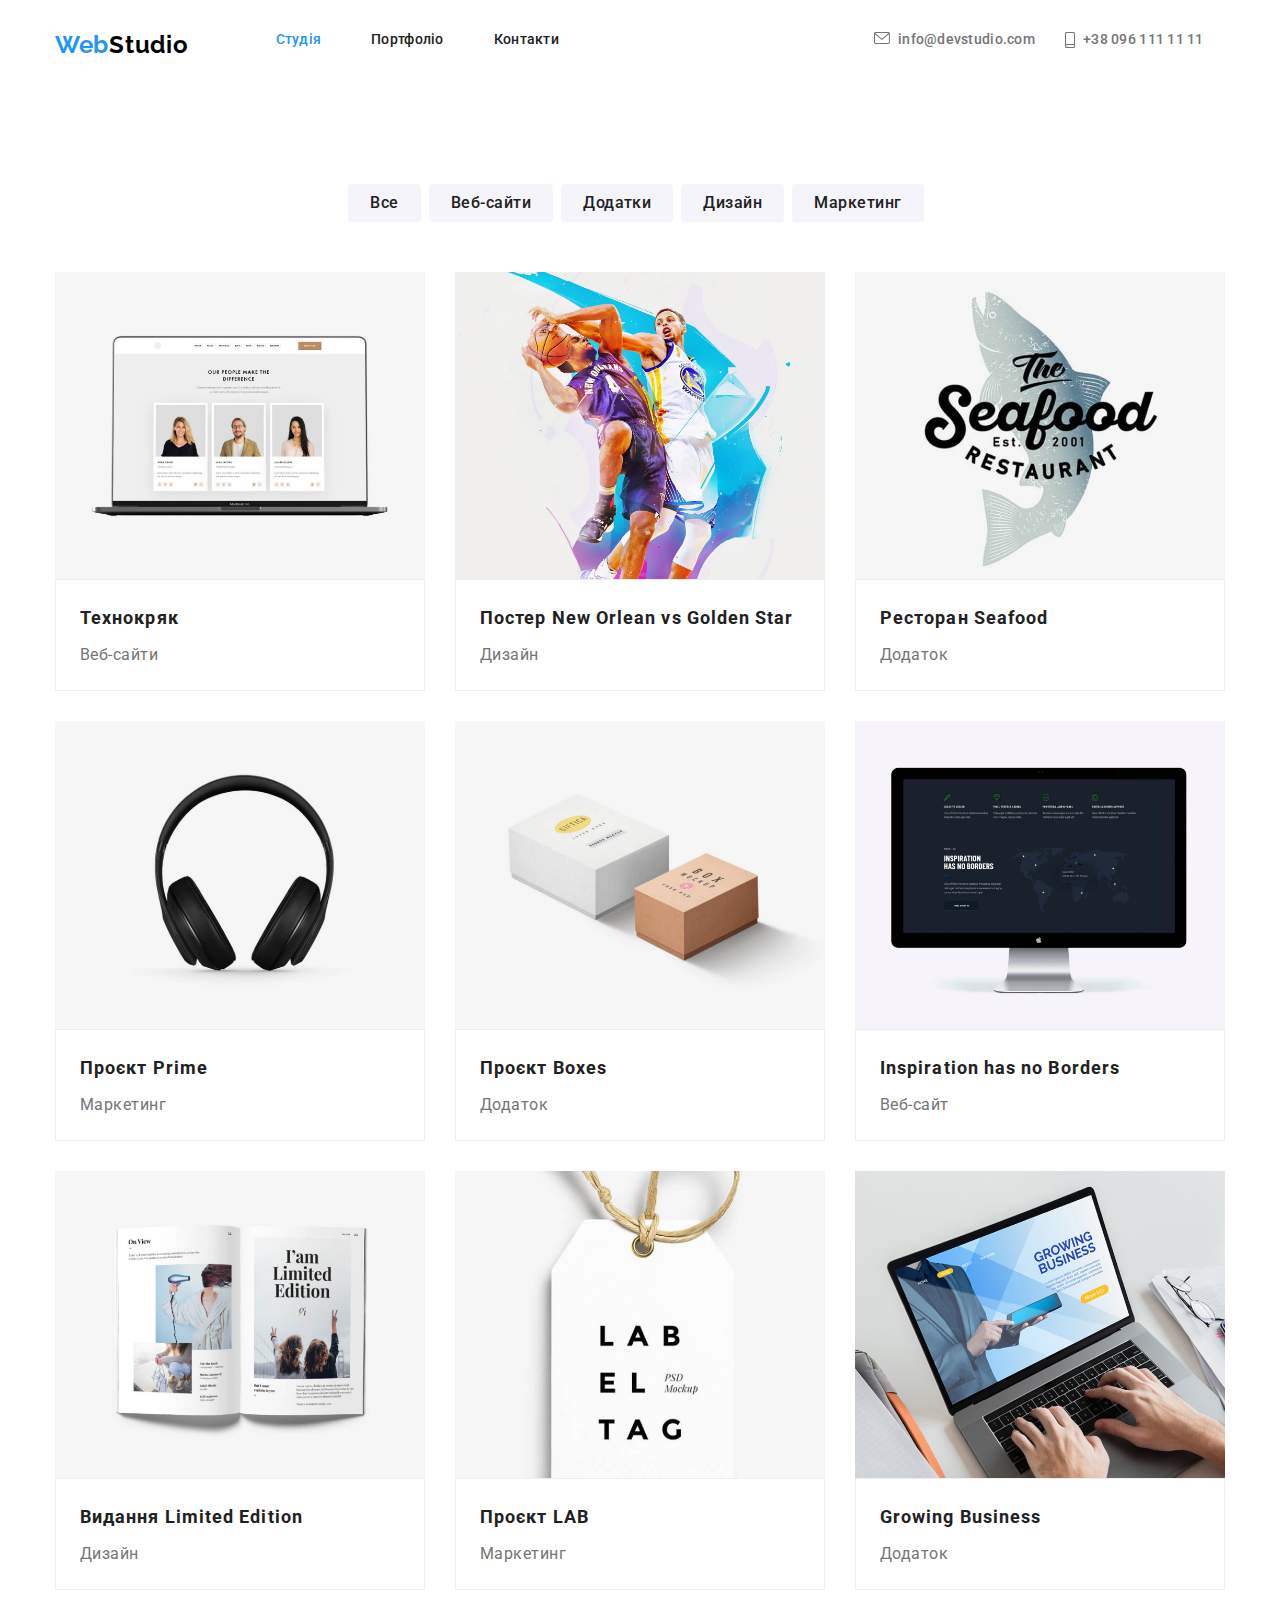
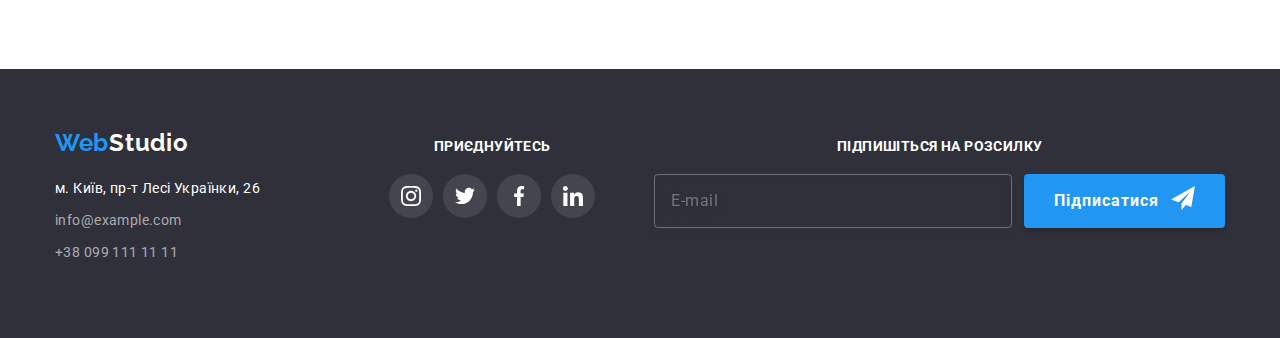
==== commit 11182cca: "виправлення" ====
--- a/portfolio.html
+++ b/portfolio.html
@@ -16,7 +16,7 @@
       href="https://cdnjs.cloudflare.com/ajax/libs/modern-normalize/1.1.0/modern-normalize.min.css"
     />
     <link rel="stylesheet" href="./css/main.min.css">
-    
+
   </head>
   <body>
     <!-- Шапка -->
@@ -24,16 +24,12 @@
       <div class="conteiner page-header__conteiner">
         <nav class="main-nav">
           <a href="./index.html" lang="en" class="logo">Web<span class="logo__name">Studio</span></a>
-          <button type="button" class="button-menu--open" aria-expanded="false" aria-controls="menu-conteiner">
-            <svg width="40" height="40" aria-label="Меню" class="button-menu__open">
-              <use href="./img/icons.svg/icons.svg#icon-open" class="button-menu__svg"></use>
-
-            </svg>
+
           </button>
           <div class="menu" >
             <ul class="list main-nav__group">
-              <li class="main-nav__list"><a href="./index.html" class="link main-nav__link  ">Студія</a></li>
-              <li class="main-nav__list"><a href="./portfolio.html" class="link main-nav__link main-nav__link--page">Портфоліо</a></li>
+              <li class="main-nav__list"><a href="./index.html" class="link main-nav__link  main-nav__link--page">Студія</a></li>
+              <li class="main-nav__list"><a href="./portfolio.html" class="link main-nav__link ">Портфоліо</a></li>
               <li class="main-nav__list"><a href="" class="link main-nav__link ">Контакти</a></li>
             </ul>
           
@@ -48,7 +44,44 @@
             </ul>
           </div>
         </nav>
+        <button type="button" class="button-menu--open" data-menu-open>
+          <svg width="40" height="40" aria-label="Меню" class="button-menu__open" >
+            <use href="./img/icons.svg/icons.svg#icon-open" class="button-menu__svg"></use>
+
+          </svg>
       </div>
+          <!-- menu conteiner -->
+    <div class="menu-conteiner" id="menu-conteiner" data-menu>
+      <div class="conteiner menu-conteiner__mob">
+        <button type="button" class="button-menu-mob button-menu-mob--close" data-menu-close>
+          <svg width="40" height="40" aria-label="Меню" class="button-menu-mob__close">
+            
+            <use href="./img/icons.svg/icons.svg#icon-close" class="button-menu-mob__svg"></use>
+          </svg>
+        </button>
+        <ul class="list main-nav-mob__group">
+          <li class="main-nav-mob__list"><a href="./index.html" class="link main-nav-mob__link  ">Студія</a></li>
+          <li class="main-nav-mob__list"><a href="./portfolio.html" class="link main-nav-mob__link main-nav__link--page">Портфоліо</a></li>
+          <li class="main-nav-mob__list"><a href="" class="link main-nav-mob__link ">Контакти</a></li>
+        </ul>
+      
+        <ul class="auth-nav-mob list">
+        <li class="auth-nav-mob__list">
+          <a href="mailto:info@devstudio.com" class="link auth-nav-mob__link auth-nav-mob__link--mail"><svg class="auth-nav-mob__svg" width="16" height="12"><use href="./img/icons.svg/icons.svg#icon-envelope" class='auth-nav-mob__use'></use></svg>
+            info@devstudio.com</a>
+        </li>
+        <li class="auth-nav-mob__list">
+          <a href="tel:+380961111111" class="link auth-nav-mob__link auth-nav-mob__link--tel"><svg class="auth-nav-mob__svg" width="10" height="16"><use href="./img/icons.svg/icons.svg#icon-smartphone" class="auth-nav-mob__use"></use></svg>+38 096 111 11 11</a>
+        </li>
+        </ul>
+        <ul class="media-nav--mob">
+          <li class="media-nav__list list"><a href="" class="link media-nav__link">Instagram</a></li>
+          <li class="media-nav__list list"><a href="" class="link media-nav__link">Twitter</a></li>
+          <li class="media-nav__list list"><a href="" class="link media-nav__link">Facebook</a></li>
+          <li class="media-nav__list list"><a href="" class="link media-nav__link">LinkedIn</a></li>
+        </ul>
+      </div>
+    </div>
     </header>
     <main>
       <!-- портфолио -->
--- a/css/main.min.css
+++ b/css/main.min.css
@@ -1 +1 @@
-:root{--primary-text-color: #212121;--black-text-color: #000000;--accent-text-color: #2196f3;--white-text-color: #ffffff;--footer-text-color: rgba(255, 255, 255, 0.6);--second-text-color: #757575;--hero-background: #2f303a;--primary-background: #ffffff;--second-background: #f5f4fa;--accent-background: #2196f3;--background-first: #2f303a;--background-second: #f5f4fa;--button-second-color: #188ce8;--icons-color: #afb1b8}.visually-hidden{position:absolute;width:1px;height:1px;margin:-1px;padding:0;overflow:hidden;border:0;clip:rect(0 0 0 0)}html{box-sizing:border-box}*{box-sizing:inherit}*::before,*::after{box-sizing:inherit}body{color:var(--primary-text-color);background:var(--primary-background);font-family:Roboto,sans-serif;font-style:normal;font-weight:700}h1,h2,h3,h4,h5,h6,p{margin:0}img{margin:0;display:block;max-width:100%;height:auto}textarea{resize:none}.link{text-decoration:none;color:var(--primary-text-color)}.list{list-style:none;padding:0;margin:0}.section{padding-top:60px;padding-bottom:60px}@media screen and (min-width: 1200px){.section{padding-top:94px;padding-bottom:94px}}.conteiner{padding-left:15px;padding-right:15px}@media screen and (min-width: 480px){.conteiner{width:480px;margin-left:auto;margin-right:auto}}@media screen and (min-width: 768px){.conteiner{width:768px}}@media screen and (min-width: 1200px){.conteiner{width:1200px}}.logo{padding-top:16px;padding-bottom:16px;font-family:"Raleway";font-style:normal;font-weight:700;font-size:24px;line-height:28px;letter-spacing:.03em;color:var(--accent-text-color);text-decoration:none}.logo.logo--footer{display:flex;padding:0;margin-bottom:20px;text-align:center;align-items:center;justify-content:center}@media screen and (min-width: 1200px){.logo.logo--footer{text-align:start;justify-content:start}}.logo__name{color:var(--black-text-color)}.logo__name--second{color:var(--white-text-color)}.section__title{margin-bottom:30px;font-weight:700;font-size:28px;line-height:1.19;text-align:center;letter-spacing:.03em;color:var(--primary-text-color)}@media screen and (min-width: 1200px){.section__title{font-size:36px;line-height:1.17}}.backdrop{position:fixed;z-index:100;top:0;left:0;width:100%;height:100%;background-color:rgba(0,0,0,.2);transition:opacity 250ms cubic-bezier(0.4, 0, 0.2, 1),visibility 250ms cubic-bezier(0.4, 0, 0.2, 1)}.backdrop--is-hidden{opacity:0;pointer-events:none;visibility:hidden}.menu-conteiner{position:fixed;z-index:99;top:0;left:0;width:100%;height:100%;background-color:var(--primary-background);overflow:scroll;opacity:0;visibility:hidden;pointer-events:none;transition:opacity 250ms cubic-bezier(0.4, 0, 0.2, 1),visibility 250ms cubic-bezier(0.4, 0, 0.2, 1),pointer-events 250ms cubic-bezier(0.4, 0, 0.2, 1)}@media screen and (min-width: 768px){.menu-conteiner{display:none}}.menu-conteiner.is-open{opacity:1;visibility:visible;pointer-events:auto}.menu-conteiner__mob{position:relative;padding:48px 40px}.button-menu-mob--close{position:absolute;top:10px;right:15px;padding:0;margin:0;justify-content:center;align-items:center;background-color:rgba(0,0,0,0);border:none;line-height:0;transition:color 250ms cubic-bezier(0.4, 0, 0.2, 1)}.button-menu-mob--close:focus,.button-menu-mob--close:hover{color:var(--accent-text-color)}.button-menu-mob__svg{fill:currentColor}.main-nav-mob__list:not(:last-child){margin-bottom:32px}.main-nav-mob__link{display:inline-flex;font-weight:500;font-size:40px;line-height:1.18;text-align:center;letter-spacing:.02em;color:var(--primary-text-color);transition:color 250ms cubic-bezier(0.4, 0, 0.2, 1)}.main-nav-mob__link:hover,.main-nav-mob__link:focus{color:var(--accent-text-color)}.auth-nav-mob__svg{display:none}.auth-nav-mob{display:inline-flex;flex-direction:column-reverse;margin-top:302px}.auth-nav-mob__list{display:flex}.auth-nav-mob__link--tel{font-weight:500;font-size:34px;line-height:1.18;letter-spacing:.02em;color:var(--accent-text-color);margin-bottom:32px}.auth-nav-mob__link--mail{font-weight:500;font-size:24px;line-height:1.17;letter-spacing:.02em;color:var(--second-text-color);transition:color 250ms cubic-bezier(0.4, 0, 0.2, 1)}.auth-nav-mob__link--mail:hover,.auth-nav-mob__link--mail:focus{color:var(--accent-text-color)}.media-nav--mob{display:flex;flex-wrap:wrap;justify-content:start;align-items:center;margin-top:64px;margin-bottom:0px;padding:0}.media-nav__list{margin:0;padding-right:10px}.media-nav__list:not(:first-child){padding-left:10px}.media-nav__list:not(:last-child){border-right:1px solid rgba(33,33,33,.2)}.media-nav__link{font-weight:500;font-size:18px;line-height:1.22;letter-spacing:.02em;color:var(--accent-text-color)}.page-header__conteiner{align-items:center;display:flex}.main-nav{align-items:center;display:flex}@media screen and (max-width: 767px){.main-nav{justify-content:space-between}}.main-nav__group{margin-left:87px;display:flex}.main-nav__link--page{color:var(--accent-text-color)}.main-nav__list+.main-nav__list{margin-left:50px}.main-nav__link{display:flex;padding-top:32px;padding-bottom:32px;font-weight:500;font-size:14px;line-height:1.14;letter-spacing:.02em;transition:color 250ms cubic-bezier(0.4, 0, 0.2, 1)}.main-nav__link:focus,.main-nav__link:hover{color:var(--accent-text-color)}.auth-nav{margin-top:21px;margin-bottom:21px;margin-left:96px}@media screen and (min-width: 1200px){.auth-nav{display:flex;margin:0;margin-left:315px}}.auth-nav__list:not(:last-child){margin-bottom:10px}@media screen and (min-width: 1200px){.auth-nav__list{display:flex;padding-top:32px;padding-bottom:32px;margin:0}.auth-nav__list:not(:last-child){margin-right:30px}}.auth-nav__link{display:flex;font-weight:500;font-size:12px;line-height:1.17;letter-spacing:.02em;color:var(--second-text-color);transition:color 250ms cubic-bezier(0.4, 0, 0.2, 1)}.auth-nav__link:focus,.auth-nav__link:hover{color:var(--accent-text-color)}@media screen and (min-width: 1200px){.auth-nav__link{font-size:14px;line-height:1.14}}.auth-nav__svg{display:flex;justify-content:center;align-items:center;margin-right:8px}.auth-nav__use{fill:currentColor}.menu{display:flex}@media screen and (max-width: 767px){.menu{display:none;position:fixed;top:0;left:0;width:100%;height:100%;padding:48px 40px;overflow-y:scroll;background-color:var(--primary-background)}}.button-menu--open{display:inline-flex;margin-left:auto;padding:0;margin-top:10px;margin-bottom:10px;background-color:rgba(0,0,0,0);border:none;color:var(--primary-text-color);line-height:0;transition:color 250ms cubic-bezier(0.4, 0, 0.2, 1)}@media screen and (min-width: 768px){.button-menu--open{display:none}}.button-menu--open:hover,.button-menu--open:focus{color:var(--accent-text-color)}.button-menu__svg{fill:currentColor}.hero{background-image:linear-gradient(to right, rgba(47, 48, 58, 0.4), rgba(47, 48, 58, 0.4)),url(../../img/header/Header480.jpg);background-repeat:no-repeat;background-position:center;background-size:cover}@media screen and (min-device-pixel-ratio: 2),screen and (min-resolution: 192dpi),screen and (min-resolution: 2dppx){.hero{background-image:url(../../img/header/Header4802x.jpg)}}@media screen and (min-width: 768px){.hero{background-image:url(../../img/header/Header768.jpg)}}@media screen and (min-width: 768px)and (min-device-pixel-ratio: 2),screen and (min-width: 768px)and (min-resolution: 192dpi),screen and (min-width: 768px)and (min-resolution: 2dppx){.hero{background-image:url(../../img/header/Header7682x.jpg)}}@media screen and (min-width: 1200px){.hero{background-image:url(../../img/header/header1200.jpg)}}@media screen and (min-width: 1200px)and (min-device-pixel-ratio: 2),screen and (min-width: 1200px)and (min-resolution: 192dpi),screen and (min-width: 1200px)and (min-resolution: 2dppx){.hero{background-image:url(../../img/header/header12002x.jpg)}}.hero__container{padding-top:118px;padding-bottom:118px}@media screen and (min-width: 1200px){.hero__container{padding-top:200px;padding-bottom:200px}}.hero__title{margin:0 auto;font-weight:900;font-size:26px;line-height:1.62;text-align:center;letter-spacing:.06em;text-transform:uppercase;color:var(--white-text-color)}@media screen and (min-width: 1200px){.hero__title{font-size:44px;line-height:1.36}}.button{display:flex;margin-right:auto;margin-left:auto;align-items:center;text-align:center;padding:10px 24px;font-weight:700;font-size:16px;line-height:1.88;letter-spacing:.06em;color:var(--white-text-color);background-color:var(--accent-background);border:none;box-shadow:0px 4px 4px rgba(0,0,0,.15);border-radius:4px}@media screen and (min-width: 768px){.benefits__group{display:flex;flex-wrap:wrap;gap:30px}}.benefits__list{justify-content:center;align-items:center}.benefits__list:not(:last-child){margin-bottom:30px}.benefits__list::before{content:"";display:block;height:120px;background-color:var(--second-background);background-repeat:no-repeat;background-size:70px 70px;background-position:center}@media screen and (min-width: 768px){.benefits__list{flex-basis:calc((100% - 60px)/2)}}@media screen and (min-width: 1200px){.benefits__list{flex-basis:calc((100% - 120px)/4)}}.benefits__list--antenna::before{background-image:url(../img/icons.svg/antenna.svg)}.benefits__list--clock::before{background-image:url(../img/icons.svg/clock.svg)}.benefits__list--diagram::before{background-image:url(../img/icons.svg/diagram.svg)}.benefits__list--astronaut::before{background-image:url(../img/icons.svg/astronaut.svg)}.benefits__text{margin-top:30px;margin-bottom:10px;font-weight:700;font-size:14px;line-height:1.14;text-align:center;letter-spacing:.03em;text-transform:uppercase;color:var(--primary-text-color)}.benefits__second-text{font-weight:400;font-size:14px;line-height:1.71;letter-spacing:.03em}.our-team{background-color:var(--background-second)}.our-team__group{width:100%}@media screen and (min-width: 768px){.our-team__group{display:flex;flex-wrap:wrap;gap:30px;justify-content:center}}.our-team__list{background-color:var(--primary-background);box-shadow:0px 1px 3px rgba(0,0,0,.12),0px 1px 1px rgba(0,0,0,.14),0px 2px 1px rgba(0,0,0,.2);border-radius:0px 0px 4px 4px}@media screen and (max-width: 767px){.our-team__list:not(:last-child){margin-bottom:30px}}@media screen and (min-width: 768px){.our-team__list{flex-basis:calc((100% - 60px)/2)}}@media screen and (min-width: 1200px){.our-team__list{flex-basis:calc((100% - 120px)/4)}}.our-team__conteiner{padding-top:30px;padding-bottom:16px;justify-content:center}@media screen and (min-width: 768px){.our-team__conteiner{padding-top:30px;padding-bottom:24px}}@media screen and (min-width: 1200px){.our-team__conteiner{padding-top:30px;padding-bottom:30px}}.our-team__name{margin-bottom:10px;font-weight:500;font-size:16px;line-height:1.19;text-align:center;letter-spacing:.03em;color:var(--primary-text-color)}.our-team__job{font-weight:400;font-size:16px;line-height:1.19;text-align:center;letter-spacing:.03em;color:var(--second-text-color)}.our-team__icon{display:flex;margin:0;padding-top:0;padding-bottom:24px;justify-content:center}.our-team__list-icon:not(:last-child){margin-right:10px}.our-team__link-icon{display:flex;width:44px;height:44px;color:var(--second-text-color);border-radius:50%;justify-content:center;align-items:center;transition:color 250ms cubic-bezier(0.4, 0, 0.2, 1),background-color 250ms cubic-bezier(0.4, 0, 0.2, 1)}.our-team__link-icon:focus,.our-team__link-icon:hover{background-color:var(--accent-background)}.our-team__link-icon:focus .our-team__svg,.our-team__link-icon:hover .our-team__svg{color:var(--white-text-color)}.our-team__svg{fill:currentColor}.clients__group{display:flex;flex-wrap:wrap;gap:30px}.clients__list{flex-basis:calc((100% - 60px)/2)}@media screen and (min-width: 768px){.clients__list{flex-basis:calc((100% - 90px)/3)}}@media screen and (min-width: 1200px){.clients__list{flex-basis:calc((100% - 180px)/6)}}.clients__link{display:flex;justify-content:center;align-items:center;height:92px;width:210px;border:1px solid var(--icons-color);border-radius:4px;color:var(--icons-color);transition:color 250ms cubic-bezier(0.4, 0, 0.2, 1),border 250ms cubic-bezier(0.4, 0, 0.2, 1)}.clients__link:hover,.clients__link:focus{color:var(--accent-background);border:1px solid var(--accent-background)}@media screen and (min-width: 768px){.clients__link{width:226px}}@media screen and (min-width: 1200px){.clients__link{width:170px}}.clients__svg{fill:currentColor}footer{background-color:var(--hero-background)}.footer{padding-top:60px;padding-bottom:60px}@media screen and (min-width: 1200px){.footer{display:flex;justify-content:space-between;align-items:baseline}}@media screen and (min-width: 768px){.footer__conteiner{display:flex;justify-content:space-around;align-items:baseline}}.address{justify-content:center;text-align:center}@media screen and (min-width: 1200px){.address{margin-right:70px}}.address__list{margin-bottom:8px;display:flex;justify-content:center}.address__list:last-child{margin-bottom:60px}@media screen and (min-width: 1200px){.address__list{justify-content:start}.address__list:last-child{margin-bottom:0px}}.address__maps{font-style:normal;font-weight:400;font-size:14px;line-height:1.71;text-align:center;letter-spacing:.03em;color:var(--white-text-color);transition:color 250ms cubic-bezier(0.4, 0, 0.2, 1)}.address__maps:hover,.address__maps:focus{color:var(--accent-text-color)}.address__contacts{font-style:normal;font-weight:400;font-size:14px;line-height:1.71;text-align:center;letter-spacing:.03em;color:rgba(255,255,255,.6);transition:color 250ms cubic-bezier(0.4, 0, 0.2, 1)}.address__contacts:hover,.address__contacts:focus{color:var(--accent-text-color)}.media-footer__text{margin-bottom:20px;display:flex;justify-content:center;font-weight:700;font-size:14px;line-height:16px;text-align:center;letter-spacing:.03em;text-transform:uppercase;color:var(--white-text-color)}.media-footer__group{display:flex;justify-content:center;align-items:center;margin-bottom:60px}.media-footer__list:not(:last-child){margin-right:10px}.media-footer__link{display:flex;justify-content:center;align-items:center;width:44px;height:44px;color:var(--white-text-color);background-color:rgba(255,255,255,.1);border-radius:50%;transition:background-color 250ms cubic-bezier(0.4, 0, 0.2, 1)}.media-footer__link:focus,.media-footer__link:hover{background-color:var(--accent-text-color)}.media-footer__svg{fill:currentColor}@media screen and (min-width: 1200px){.form-footer__mail{display:flex}}.form-footer__text{margin-bottom:20px;display:flex;justify-content:center;font-weight:700;font-size:14px;line-height:16px;text-align:center;letter-spacing:.03em;text-transform:uppercase;color:var(--white-text-color)}.form-footer__input{display:flex;margin-right:auto;margin-left:auto;width:100%;padding:15px 16px;margin-bottom:20px;border:1px solid rgba(255,255,255,.3);filter:drop-shadow(0px 4px 4px rgba(0, 0, 0, 0.15));border-radius:4px;color:var(--white-text-color);background-color:rgba(0,0,0,0);font-weight:400;font-size:16px;line-height:1.25;align-items:center;letter-spacing:.03em;transition:border 250ms cubic-bezier(0.4, 0, 0.2, 1)}.form-footer__input:focus,.form-footer__input:hover{border:1px solid var(--accent-background)}@media screen and (min-width: 480px){.form-footer__input{min-width:450px}}@media screen and (min-width: 1200px){.form-footer__input{min-width:358px;margin:0}}.form-footer__button{padding:10px 31px;display:flex;margin-right:auto;margin-left:auto;box-shadow:0px 4px 4px rgba(0,0,0,.15);border-radius:4px;border-color:rgba(0,0,0,0);background-color:var(--accent-background);font-weight:700;font-size:16px;line-height:1.88;text-align:center;letter-spacing:.06em;color:var(--white-text-color);transition:background-color 250ms cubic-bezier(0.4, 0, 0.2, 1);cursor:pointer}.form-footer__button:focus,.form-footer__button:hover{background-color:var(--button-second-color)}@media screen and (min-width: 1200px){.form-footer__button{padding:10px 28px;margin-left:12px}}.form-footer__svg{fill:currentColor;margin-left:12px}.backdrop__modal{position:absolute;top:50%;left:50%;transform:translate(-50%, -50%) translateY(0);background-color:var(--primary-background);box-shadow:0px 1px 3px rgba(0,0,0,.12),0px 1px 1px rgba(0,0,0,.14),0px 2px 1px rgba(0,0,0,.2);border-radius:4px;transition:transform 250ms cubic-bezier(0.4, 0, 0.2, 1)}.backdrop--is-hidden .backdrop__modal{transform:translateY(-100%) translate(-50%, -50%)}@media screen and (min-width: 480px){.backdrop__modal{min-width:450px;min-height:609px}}@media screen and (min-width: 768px){.backdrop__modal{min-width:450px;min-height:609px}}@media screen and (min-width: 1200px){.backdrop__modal{min-width:528px;min-height:581px}}.backdrop__close{position:absolute;top:8px;right:8px;display:flex;justify-content:center;align-items:center;padding:0;border:1px solid rgba(0,0,0,.1);border-radius:50%;width:30px;height:30px;color:var(--black-text-color);background-color:rgba(0,0,0,0);cursor:pointer;transition:color 250ms cubic-bezier(0.4, 0, 0.2, 1)}.backdrop__close:hover,.backdrop__close:focus{color:var(--accent-text-color)}.backdrop__svg{fill:currentColor;padding:3px}.form{width:100%;display:block}.form-text{padding:40px}.form-text__name{margin-bottom:12px;font-size:20px;line-height:1.15;text-align:center;letter-spacing:.03em}.form__holder{padding:11px 12px 11px 42px;width:100%;border:1px solid rgba(33,33,33,.2);border-radius:4px;transition:border 250ms cubic-bezier(0.4, 0, 0.2, 1);cursor:pointer;color:var(--primary-text-color)}.form__holder:hover,.form__holder:focus{outline:none;border:1px solid var(--accent-background)}.form__holder::placeholder{font-weight:400;font-size:12px;line-height:1.33;letter-spacing:.01em;color:rgba(117,117,117,.5)}.form__name{margin-bottom:4px;font-weight:400;font-size:12px;line-height:1.17;letter-spacing:.01em;color:var(--second-text-color)}.form__holder--comment{padding:12px 16px}@media screen and (min-width: 480px){.form__holder--comment{min-width:370px;min-height:120px}}.form__modal{display:flex;width:100%;flex-direction:column}.form__modal:not(:last-child){margin-bottom:10px}.checkbox{display:flex;justify-content:center;align-items:center;width:100%;margin-top:20px;margin-bottom:30px;margin-left:auto;margin-right:auto}.checkbox__form{display:flex;justify-content:center;align-items:center;margin-left:7px;font-weight:400;font-size:12px;line-height:1.17;letter-spacing:.03em;color:var(--second-text-color)}.checkbox__form::before{content:"";display:flex;margin-right:7px;width:16px;height:15px;border:2px solid var(--black-text-color);border-radius:2px;cursor:pointer}.checkbox__input:checked+.checkbox__form::before{background-image:url(../img/icons.svg/ok.svg);background-color:var(--accent-background);border:2px solid var(--accent-background);background-position:center;background-repeat:no-repeat;background-size:cover}.checkbox__input:focus+.checkbox__form::before,.checkbox__input:hover+.checkbox__form::before{border:2px solid var(--accent-background)}@media screen and (min-width: 1200px){.checkbox__form{font-size:14px;line-height:1.71;margin-left:9px}}.checkbox__link{font-weight:400;font-size:12px;line-height:1.17;letter-spacing:.03em;text-decoration-line:underline;color:var(--accent-text-color)}@media screen and (min-width: 1200px){.checkbox__link{font-size:14px;line-height:1.71}}.form__submit{display:flex;padding:10px 52px;margin-left:auto;margin-right:auto}.form__row{position:relative}.form__icon{position:absolute;top:50%;left:12px;transform:translateY(-50%);fill:currentColor;transition:fill 250ms cubic-bezier(0.4, 0, 0.2, 1)}.form__holder:hover+.form__icon,.form__holder:focus+.form__icon{fill:var(--accent-background)}.button-filter{margin-bottom:40px;align-items:center;justify-content:flex-start}@media screen and (min-width: 768px){.button-filter{display:flex;justify-content:center;margin-bottom:30px}}@media screen and (min-width: 1200px){.button-filter{margin-bottom:50px}}.button-filter__row{display:inline-flex;margin:-4px}@media screen and (min-width: 768px){.button-filter__row{display:flex;margin:0}}.button-filter__list{margin-bottom:15px;margin-right:8px}.button-filter__row--last .button-filter__list{margin-bottom:0}@media screen and (min-width: 768px){.button-filter__list{margin-bottom:0}}.button-filter__name{color:var(--primary-text-color);background:var(--second-background);cursor:pointer;border-radius:4px;border:rgba(0,0,0,0);font-weight:500;font-size:16px;line-height:1.63;letter-spacing:.03em;padding:6px 22px;transition:color 250ms cubic-bezier(0.4, 0, 0.2, 1),background-color 250ms cubic-bezier(0.4, 0, 0.2, 1),box-shadow 250ms cubic-bezier(0.4, 0, 0.2, 1)}.button-filter__name:hover,.button-filter__name:focus{color:var(--white-text-color);background-color:var(--accent-background);box-shadow:0px 3px 1px rgba(0,0,0,.1),0px 1px 2px rgba(0,0,0,.08),0px 2px 2px rgba(0,0,0,.12)}.portfolio{margin:0}@media screen and (min-width: 768px){.portfolio{display:flex;flex-wrap:wrap;margin:-15px}}.portfolio__group{margin-bottom:30px;transition:box-shadow 250ms cubic-bezier(0.4, 0, 0.2, 1)}.portfolio__group:hover,.portfolio__group:focus{box-shadow:0px 1px 1px rgba(0,0,0,.12),0px 4px 4px rgba(0,0,0,.06),1px 4px 6px rgba(0,0,0,.16)}@media screen and (min-width: 768px){.portfolio__group{flex-basis:calc((100% - 60px)/2);margin:15px}}@media screen and (min-width: 1200px){.portfolio__group{flex-basis:calc((100% - 90px)/3)}.portfolio__group:nth-last-child(-n+3){margin-bottom:0}}.portfolio__name{border:1px solid #eee;padding:20px 24px}@media screen and (min-width: 768px){.portfolio__name--tablet{padding:20px 24px 56px 24px}}@media screen and (min-width: 1200px){.portfolio__name--tablet{padding:20px 24px}}.portfolio__our-job{text-decoration:none}.portfolio__our-job:hover .portfolio__text,.portfolio__our-job:focus .portfolio__text{transform:translate(0, 0)}.portfolio__overlay{position:relative;overflow:hidden}.portfolio__text{position:absolute;top:0;left:0;width:100%;height:100%;overflow:auto;padding:77px 24px;transform:translate(0, 101%);background-color:rgba(33,150,243,.9);font-weight:400;font-size:18px;line-height:1.56;letter-spacing:.03em;color:var(--white-text-color);transition:transform 250ms cubic-bezier(0.4, 0, 0.2, 1)}@media screen and (min-width: 768px){.portfolio__text{padding:49px 24px 77px 24px}}@media screen and (min-width: 1200px){.portfolio__text{padding:63px 24px}}.portfolio__list-job{font-size:18px;line-height:2;letter-spacing:.06em;color:var(--primary-text-color);margin-bottom:4px}.portfolio__list-filter{font-weight:400;font-size:16px;line-height:1.88;letter-spacing:.03em;color:var(--second-text-color)}.galary{padding-top:0}@media screen and (max-width: 1199px){.galary{display:none}}.work-group{display:flex}.work-group__list{position:relative;margin-right:30px;flex-basis:calc((100% - 60px)/3)}.work-group__list:nth-child(3n){margin-right:0}.work-group__text{position:absolute;bottom:0;width:100%;height:70px;display:flex;justify-content:center;align-items:center;font-weight:700;font-size:14px;line-height:16px;text-align:center;letter-spacing:.03em;text-transform:uppercase;color:var(--white-text-color);background-color:rgba(47,48,58,.8)}/*# sourceMappingURL=main.min.css.map */+:root{--primary-text-color: #212121;--black-text-color: #000000;--accent-text-color: #2196f3;--white-text-color: #ffffff;--footer-text-color: rgba(255, 255, 255, 0.6);--second-text-color: #757575;--hero-background: #2f303a;--primary-background: #ffffff;--second-background: #f5f4fa;--accent-background: #2196f3;--background-first: #2f303a;--background-second: #f5f4fa;--button-second-color: #188ce8;--icons-color: #afb1b8}.visually-hidden{position:absolute;width:1px;height:1px;margin:-1px;padding:0;overflow:hidden;border:0;clip:rect(0 0 0 0)}html{box-sizing:border-box}*{box-sizing:inherit}*::before,*::after{box-sizing:inherit}body{color:var(--primary-text-color);background:var(--primary-background);font-family:Roboto,sans-serif;font-style:normal;font-weight:700}h1,h2,h3,h4,h5,h6,p{margin:0}img{margin:0;display:block;max-width:100%;height:auto}textarea{resize:none}.link{text-decoration:none;color:var(--primary-text-color)}.list{list-style:none;padding:0;margin:0}.section{padding-top:60px;padding-bottom:60px}@media screen and (min-width: 1200px){.section{padding-top:94px;padding-bottom:94px}}.conteiner{padding-left:15px;padding-right:15px}@media screen and (min-width: 480px){.conteiner{width:480px;margin-left:auto;margin-right:auto}}@media screen and (min-width: 768px){.conteiner{width:768px}}@media screen and (min-width: 1200px){.conteiner{width:1200px}}.logo{padding-top:16px;padding-bottom:16px;font-family:"Raleway";font-style:normal;font-weight:700;font-size:24px;line-height:28px;letter-spacing:.03em;color:var(--accent-text-color);text-decoration:none}.logo.logo--footer{display:flex;padding:0;margin-bottom:20px;text-align:center;align-items:center;justify-content:center}@media screen and (min-width: 1200px){.logo.logo--footer{text-align:start;justify-content:start}}.logo__name{color:var(--black-text-color)}.logo__name--second{color:var(--white-text-color)}.section__title{margin-bottom:30px;font-weight:700;font-size:28px;line-height:1.19;text-align:center;letter-spacing:.03em;color:var(--primary-text-color)}@media screen and (min-width: 1200px){.section__title{font-size:36px;line-height:1.17}}.backdrop{position:fixed;z-index:100;top:0;left:0;width:100%;height:100%;background-color:rgba(0,0,0,.2);transition:opacity 250ms cubic-bezier(0.4, 0, 0.2, 1),visibility 250ms cubic-bezier(0.4, 0, 0.2, 1)}.backdrop--is-hidden{opacity:0;pointer-events:none;visibility:hidden}.menu-conteiner{position:fixed;z-index:99;top:0;left:0;width:100%;height:100%;background-color:var(--primary-background);overflow:scroll;opacity:0;visibility:hidden;pointer-events:none;transition:opacity 250ms cubic-bezier(0.4, 0, 0.2, 1),visibility 250ms cubic-bezier(0.4, 0, 0.2, 1),pointer-events 250ms cubic-bezier(0.4, 0, 0.2, 1)}@media screen and (min-width: 768px){.menu-conteiner{display:none}}.menu-conteiner.is-open{opacity:1;visibility:visible;pointer-events:auto}.menu-conteiner__mob{position:relative;padding:48px 40px}.button-menu-mob--close{position:absolute;top:10px;right:15px;padding:0;margin:0;justify-content:center;align-items:center;background-color:rgba(0,0,0,0);border:none;line-height:0;transition:color 250ms cubic-bezier(0.4, 0, 0.2, 1)}.button-menu-mob--close:focus,.button-menu-mob--close:hover{color:var(--accent-text-color)}.button-menu-mob__svg{fill:currentColor}.main-nav-mob__list:not(:last-child){margin-bottom:32px}.main-nav-mob__link{display:inline-flex;font-weight:500;font-size:40px;line-height:1.18;text-align:center;letter-spacing:.02em;color:var(--primary-text-color);transition:color 250ms cubic-bezier(0.4, 0, 0.2, 1)}.main-nav-mob__link:hover,.main-nav-mob__link:focus{color:var(--accent-text-color)}.auth-nav-mob__svg{display:none}.auth-nav-mob{display:inline-flex;flex-direction:column-reverse;margin-top:302px}.auth-nav-mob__list{display:flex}.auth-nav-mob__link--tel{font-weight:500;font-size:34px;line-height:1.18;letter-spacing:.02em;color:var(--accent-text-color);margin-bottom:32px}.auth-nav-mob__link--mail{font-weight:500;font-size:24px;line-height:1.17;letter-spacing:.02em;color:var(--second-text-color);transition:color 250ms cubic-bezier(0.4, 0, 0.2, 1)}.auth-nav-mob__link--mail:hover,.auth-nav-mob__link--mail:focus{color:var(--accent-text-color)}.media-nav--mob{display:flex;flex-wrap:wrap;justify-content:start;align-items:center;margin-top:64px;margin-bottom:0px;padding:0}.media-nav__list{margin:0;padding-right:10px}.media-nav__list:not(:first-child){padding-left:10px}.media-nav__list:not(:last-child){border-right:1px solid rgba(33,33,33,.2)}.media-nav__link{font-weight:500;font-size:18px;line-height:1.22;letter-spacing:.02em;color:var(--accent-text-color)}.page-header__conteiner{align-items:center;display:flex}.main-nav{align-items:center;display:flex}@media screen and (max-width: 767px){.main-nav{justify-content:space-between}}.main-nav__group{margin-left:87px;display:flex}.main-nav__link--page{color:var(--accent-text-color)}.main-nav__list+.main-nav__list{margin-left:50px}.main-nav__link{display:flex;padding-top:32px;padding-bottom:32px;font-weight:500;font-size:14px;line-height:1.14;letter-spacing:.02em;transition:color 250ms cubic-bezier(0.4, 0, 0.2, 1)}.main-nav__link:focus,.main-nav__link:hover{color:var(--accent-text-color)}.auth-nav{margin-top:21px;margin-bottom:21px;margin-left:96px}@media screen and (min-width: 1200px){.auth-nav{display:flex;margin:0;margin-left:315px}}.auth-nav__list:not(:last-child){margin-bottom:10px}@media screen and (min-width: 1200px){.auth-nav__list{display:flex;padding-top:32px;padding-bottom:32px;margin:0}.auth-nav__list:not(:last-child){margin-right:30px}}.auth-nav__link{display:flex;font-weight:500;font-size:12px;line-height:1.17;letter-spacing:.02em;color:var(--second-text-color);transition:color 250ms cubic-bezier(0.4, 0, 0.2, 1)}.auth-nav__link:focus,.auth-nav__link:hover{color:var(--accent-text-color)}@media screen and (min-width: 1200px){.auth-nav__link{font-size:14px;line-height:1.14}}.auth-nav__svg{display:flex;justify-content:center;align-items:center;margin-right:8px}.auth-nav__use{fill:currentColor}.menu{display:flex}@media screen and (max-width: 767px){.menu{display:none;position:fixed;top:0;left:0;width:100%;height:100%;padding:48px 40px;overflow-y:scroll;background-color:var(--primary-background)}}.button-menu--open{display:inline-flex;margin-left:auto;padding:0;margin-top:10px;margin-bottom:10px;background-color:rgba(0,0,0,0);border:none;color:var(--primary-text-color);line-height:0;transition:color 250ms cubic-bezier(0.4, 0, 0.2, 1)}@media screen and (min-width: 768px){.button-menu--open{display:none}}.button-menu--open:hover,.button-menu--open:focus{color:var(--accent-text-color)}.button-menu__svg{fill:currentColor}.hero{background-image:linear-gradient(to right, rgba(47, 48, 58, 0.4), rgba(47, 48, 58, 0.4)),url(../img/header/Header480.jpg);background-repeat:no-repeat;background-position:center;background-size:cover}@media screen and (min-device-pixel-ratio: 2),screen and (min-resolution: 192dpi),screen and (min-resolution: 2dppx){.hero{background-image:url(../img/header/Header4802x.jpg)}}@media screen and (min-width: 768px){.hero{background-image:url(../img/header/Header768.jpg)}}@media screen and (min-width: 768px)and (min-device-pixel-ratio: 2),screen and (min-width: 768px)and (min-resolution: 192dpi),screen and (min-width: 768px)and (min-resolution: 2dppx){.hero{background-image:url(../img/header/Header7682x.jpg)}}@media screen and (min-width: 1200px){.hero{background-image:url(../img/header/header1200.jpg)}}@media screen and (min-width: 1200px)and (min-device-pixel-ratio: 2),screen and (min-width: 1200px)and (min-resolution: 192dpi),screen and (min-width: 1200px)and (min-resolution: 2dppx){.hero{background-image:url(../img/header/header12002x.jpg)}}.hero__container{padding-top:118px;padding-bottom:118px}@media screen and (min-width: 1200px){.hero__container{padding-top:200px;padding-bottom:200px}}.hero__title{margin:0 auto;font-weight:900;font-size:26px;line-height:1.62;text-align:center;letter-spacing:.06em;text-transform:uppercase;color:var(--white-text-color)}@media screen and (min-width: 1200px){.hero__title{font-size:44px;line-height:1.36}}.button{display:flex;margin-right:auto;margin-left:auto;align-items:center;text-align:center;padding:10px 24px;font-weight:700;font-size:16px;line-height:1.88;letter-spacing:.06em;color:var(--white-text-color);background-color:var(--accent-background);border:none;box-shadow:0px 4px 4px rgba(0,0,0,.15);border-radius:4px}@media screen and (min-width: 768px){.benefits__group{display:flex;flex-wrap:wrap;gap:30px}}.benefits__list{justify-content:center;align-items:center}.benefits__list:not(:last-child){margin-bottom:30px}.benefits__list::before{content:"";display:block;height:120px;background-color:var(--second-background);background-repeat:no-repeat;background-size:70px 70px;background-position:center}@media screen and (min-width: 768px){.benefits__list{flex-basis:calc((100% - 60px)/2)}}@media screen and (min-width: 1200px){.benefits__list{flex-basis:calc((100% - 120px)/4)}}.benefits__list--antenna::before{background-image:url(../img/icons.svg/antenna.svg)}.benefits__list--clock::before{background-image:url(../img/icons.svg/clock.svg)}.benefits__list--diagram::before{background-image:url(../img/icons.svg/diagram.svg)}.benefits__list--astronaut::before{background-image:url(../img/icons.svg/astronaut.svg)}.benefits__text{margin-top:30px;margin-bottom:10px;font-weight:700;font-size:14px;line-height:1.14;text-align:center;letter-spacing:.03em;text-transform:uppercase;color:var(--primary-text-color)}.benefits__second-text{font-weight:400;font-size:14px;line-height:1.71;letter-spacing:.03em}.our-team{background-color:var(--background-second)}.our-team__group{width:100%}@media screen and (min-width: 768px){.our-team__group{display:flex;flex-wrap:wrap;gap:30px;justify-content:center}}.our-team__list{background-color:var(--primary-background);box-shadow:0px 1px 3px rgba(0,0,0,.12),0px 1px 1px rgba(0,0,0,.14),0px 2px 1px rgba(0,0,0,.2);border-radius:0px 0px 4px 4px}@media screen and (max-width: 767px){.our-team__list:not(:last-child){margin-bottom:30px}}@media screen and (min-width: 768px){.our-team__list{flex-basis:calc((100% - 60px)/2)}}@media screen and (min-width: 1200px){.our-team__list{flex-basis:calc((100% - 120px)/4)}}.our-team__conteiner{padding-top:30px;padding-bottom:16px;justify-content:center}@media screen and (min-width: 768px){.our-team__conteiner{padding-top:30px;padding-bottom:24px}}@media screen and (min-width: 1200px){.our-team__conteiner{padding-top:30px;padding-bottom:30px}}.our-team__name{margin-bottom:10px;font-weight:500;font-size:16px;line-height:1.19;text-align:center;letter-spacing:.03em;color:var(--primary-text-color)}.our-team__job{font-weight:400;font-size:16px;line-height:1.19;text-align:center;letter-spacing:.03em;color:var(--second-text-color)}.our-team__icon{display:flex;margin:0;padding-top:0;padding-bottom:24px;justify-content:center}.our-team__list-icon:not(:last-child){margin-right:10px}.our-team__link-icon{display:flex;width:44px;height:44px;color:var(--second-text-color);border-radius:50%;justify-content:center;align-items:center;transition:color 250ms cubic-bezier(0.4, 0, 0.2, 1),background-color 250ms cubic-bezier(0.4, 0, 0.2, 1)}.our-team__link-icon:focus,.our-team__link-icon:hover{background-color:var(--accent-background)}.our-team__link-icon:focus .our-team__svg,.our-team__link-icon:hover .our-team__svg{color:var(--white-text-color)}.our-team__svg{fill:currentColor}.clients__group{display:flex;flex-wrap:wrap;gap:30px}.clients__list{flex-basis:calc((100% - 60px)/2)}@media screen and (min-width: 768px){.clients__list{flex-basis:calc((100% - 90px)/3)}}@media screen and (min-width: 1200px){.clients__list{flex-basis:calc((100% - 180px)/6)}}.clients__link{display:flex;justify-content:center;align-items:center;height:92px;width:210px;border:1px solid var(--icons-color);border-radius:4px;color:var(--icons-color);transition:color 250ms cubic-bezier(0.4, 0, 0.2, 1),border 250ms cubic-bezier(0.4, 0, 0.2, 1)}.clients__link:hover,.clients__link:focus{color:var(--accent-background);border:1px solid var(--accent-background)}@media screen and (min-width: 768px){.clients__link{width:226px}}@media screen and (min-width: 1200px){.clients__link{width:170px}}.clients__svg{fill:currentColor}footer{background-color:var(--hero-background)}.footer{padding-top:60px;padding-bottom:60px}@media screen and (min-width: 1200px){.footer{display:flex;justify-content:space-between;align-items:baseline}}@media screen and (min-width: 768px){.footer__conteiner{display:flex;justify-content:space-around;align-items:baseline}}.address{justify-content:center;text-align:center}@media screen and (min-width: 1200px){.address{margin-right:70px}}.address__list{margin-bottom:8px;display:flex;justify-content:center}.address__list:last-child{margin-bottom:60px}@media screen and (min-width: 1200px){.address__list{justify-content:start}.address__list:last-child{margin-bottom:0px}}.address__maps{font-style:normal;font-weight:400;font-size:14px;line-height:1.71;text-align:center;letter-spacing:.03em;color:var(--white-text-color);transition:color 250ms cubic-bezier(0.4, 0, 0.2, 1)}.address__maps:hover,.address__maps:focus{color:var(--accent-text-color)}.address__contacts{font-style:normal;font-weight:400;font-size:14px;line-height:1.71;text-align:center;letter-spacing:.03em;color:rgba(255,255,255,.6);transition:color 250ms cubic-bezier(0.4, 0, 0.2, 1)}.address__contacts:hover,.address__contacts:focus{color:var(--accent-text-color)}.media-footer__text{margin-bottom:20px;display:flex;justify-content:center;font-weight:700;font-size:14px;line-height:16px;text-align:center;letter-spacing:.03em;text-transform:uppercase;color:var(--white-text-color)}.media-footer__group{display:flex;justify-content:center;align-items:center;margin-bottom:60px}.media-footer__list:not(:last-child){margin-right:10px}.media-footer__link{display:flex;justify-content:center;align-items:center;width:44px;height:44px;color:var(--white-text-color);background-color:rgba(255,255,255,.1);border-radius:50%;transition:background-color 250ms cubic-bezier(0.4, 0, 0.2, 1)}.media-footer__link:focus,.media-footer__link:hover{background-color:var(--accent-text-color)}.media-footer__svg{fill:currentColor}@media screen and (min-width: 1200px){.form-footer__mail{display:flex}}.form-footer__text{margin-bottom:20px;display:flex;justify-content:center;font-weight:700;font-size:14px;line-height:16px;text-align:center;letter-spacing:.03em;text-transform:uppercase;color:var(--white-text-color)}.form-footer__input{display:flex;margin-right:auto;margin-left:auto;width:100%;padding:15px 16px;margin-bottom:20px;border:1px solid rgba(255,255,255,.3);filter:drop-shadow(0px 4px 4px rgba(0, 0, 0, 0.15));border-radius:4px;color:var(--white-text-color);background-color:rgba(0,0,0,0);font-weight:400;font-size:16px;line-height:1.25;align-items:center;letter-spacing:.03em;transition:border 250ms cubic-bezier(0.4, 0, 0.2, 1)}.form-footer__input:focus,.form-footer__input:hover{border:1px solid var(--accent-background)}@media screen and (min-width: 480px){.form-footer__input{min-width:450px}}@media screen and (min-width: 1200px){.form-footer__input{min-width:358px;margin:0}}.form-footer__button{padding:10px 31px;display:flex;margin-right:auto;margin-left:auto;box-shadow:0px 4px 4px rgba(0,0,0,.15);border-radius:4px;border-color:rgba(0,0,0,0);background-color:var(--accent-background);font-weight:700;font-size:16px;line-height:1.88;text-align:center;letter-spacing:.06em;color:var(--white-text-color);transition:background-color 250ms cubic-bezier(0.4, 0, 0.2, 1);cursor:pointer}.form-footer__button:focus,.form-footer__button:hover{background-color:var(--button-second-color)}@media screen and (min-width: 1200px){.form-footer__button{padding:10px 28px;margin-left:12px}}.form-footer__svg{fill:currentColor;margin-left:12px}.backdrop__modal{position:absolute;top:50%;left:50%;transform:translate(-50%, -50%) translateY(0);background-color:var(--primary-background);box-shadow:0px 1px 3px rgba(0,0,0,.12),0px 1px 1px rgba(0,0,0,.14),0px 2px 1px rgba(0,0,0,.2);border-radius:4px;transition:transform 250ms cubic-bezier(0.4, 0, 0.2, 1)}.backdrop--is-hidden .backdrop__modal{transform:translateY(-100%) translate(-50%, -50%)}@media screen and (min-width: 480px){.backdrop__modal{min-width:450px;min-height:609px}}@media screen and (min-width: 768px){.backdrop__modal{min-width:450px;min-height:609px}}@media screen and (min-width: 1200px){.backdrop__modal{min-width:528px;min-height:581px}}.backdrop__close{position:absolute;top:8px;right:8px;display:flex;justify-content:center;align-items:center;padding:0;border:1px solid rgba(0,0,0,.1);border-radius:50%;width:30px;height:30px;color:var(--black-text-color);background-color:rgba(0,0,0,0);cursor:pointer;transition:color 250ms cubic-bezier(0.4, 0, 0.2, 1)}.backdrop__close:hover,.backdrop__close:focus{color:var(--accent-text-color)}.backdrop__svg{fill:currentColor;padding:3px}.form{width:100%;display:block}.form-text{padding:40px}.form-text__name{margin-bottom:12px;font-size:20px;line-height:1.15;text-align:center;letter-spacing:.03em}.form__holder{padding:11px 12px 11px 42px;width:100%;border:1px solid rgba(33,33,33,.2);border-radius:4px;transition:border 250ms cubic-bezier(0.4, 0, 0.2, 1);cursor:pointer;color:var(--primary-text-color)}.form__holder:hover,.form__holder:focus{outline:none;border:1px solid var(--accent-background)}.form__holder::placeholder{font-weight:400;font-size:12px;line-height:1.33;letter-spacing:.01em;color:rgba(117,117,117,.5)}.form__name{margin-bottom:4px;font-weight:400;font-size:12px;line-height:1.17;letter-spacing:.01em;color:var(--second-text-color)}.form__holder--comment{padding:12px 16px}@media screen and (min-width: 480px){.form__holder--comment{min-width:370px;min-height:120px}}.form__modal{display:flex;width:100%;flex-direction:column}.form__modal:not(:last-child){margin-bottom:10px}.checkbox{display:flex;justify-content:center;align-items:center;width:100%;margin-top:20px;margin-bottom:30px;margin-left:auto;margin-right:auto}.checkbox__form{display:flex;justify-content:center;align-items:center;margin-left:7px;font-weight:400;font-size:12px;line-height:1.17;letter-spacing:.03em;color:var(--second-text-color)}.checkbox__form::before{content:"";display:flex;margin-right:7px;width:16px;height:15px;border:2px solid var(--black-text-color);border-radius:2px;cursor:pointer}.checkbox__input:checked+.checkbox__form::before{background-image:url(../img/icons.svg/ok.svg);background-color:var(--accent-background);border:2px solid var(--accent-background);background-position:center;background-repeat:no-repeat;background-size:cover}.checkbox__input:focus+.checkbox__form::before,.checkbox__input:hover+.checkbox__form::before{border:2px solid var(--accent-background)}@media screen and (min-width: 1200px){.checkbox__form{font-size:14px;line-height:1.71;margin-left:9px}}.checkbox__link{font-weight:400;font-size:12px;line-height:1.17;letter-spacing:.03em;text-decoration-line:underline;color:var(--accent-text-color)}@media screen and (min-width: 1200px){.checkbox__link{font-size:14px;line-height:1.71}}.form__submit{display:flex;padding:10px 52px;margin-left:auto;margin-right:auto}.form__row{position:relative}.form__icon{position:absolute;top:50%;left:12px;transform:translateY(-50%);fill:currentColor;transition:fill 250ms cubic-bezier(0.4, 0, 0.2, 1)}.form__holder:hover+.form__icon,.form__holder:focus+.form__icon{fill:var(--accent-background)}.button-filter{margin-bottom:40px;align-items:center;justify-content:flex-start}@media screen and (min-width: 768px){.button-filter{display:flex;justify-content:center;margin-bottom:30px}}@media screen and (min-width: 1200px){.button-filter{margin-bottom:50px}}.button-filter__row{display:inline-flex;margin:-4px}@media screen and (min-width: 768px){.button-filter__row{display:flex;margin:0}}.button-filter__list{margin-bottom:15px;margin-right:8px}.button-filter__row--last .button-filter__list{margin-bottom:0}@media screen and (min-width: 768px){.button-filter__list{margin-bottom:0}}.button-filter__name{color:var(--primary-text-color);background:var(--second-background);cursor:pointer;border-radius:4px;border:rgba(0,0,0,0);font-weight:500;font-size:16px;line-height:1.63;letter-spacing:.03em;padding:6px 22px;transition:color 250ms cubic-bezier(0.4, 0, 0.2, 1),background-color 250ms cubic-bezier(0.4, 0, 0.2, 1),box-shadow 250ms cubic-bezier(0.4, 0, 0.2, 1)}.button-filter__name:hover,.button-filter__name:focus{color:var(--white-text-color);background-color:var(--accent-background);box-shadow:0px 3px 1px rgba(0,0,0,.1),0px 1px 2px rgba(0,0,0,.08),0px 2px 2px rgba(0,0,0,.12)}.portfolio{margin:0}@media screen and (min-width: 768px){.portfolio{display:flex;flex-wrap:wrap;margin:-15px}}.portfolio__group{margin-bottom:30px;transition:box-shadow 250ms cubic-bezier(0.4, 0, 0.2, 1)}.portfolio__group:hover,.portfolio__group:focus{box-shadow:0px 1px 1px rgba(0,0,0,.12),0px 4px 4px rgba(0,0,0,.06),1px 4px 6px rgba(0,0,0,.16)}@media screen and (min-width: 768px){.portfolio__group{flex-basis:calc((100% - 60px)/2);margin:15px}}@media screen and (min-width: 1200px){.portfolio__group{flex-basis:calc((100% - 90px)/3)}.portfolio__group:nth-last-child(-n+3){margin-bottom:0}}.portfolio__name{border:1px solid #eee;padding:20px 24px}@media screen and (min-width: 768px){.portfolio__name--tablet{padding:20px 24px 56px 24px}}@media screen and (min-width: 1200px){.portfolio__name--tablet{padding:20px 24px}}.portfolio__our-job{text-decoration:none}.portfolio__our-job:hover .portfolio__text,.portfolio__our-job:focus .portfolio__text{transform:translate(0, 0)}.portfolio__overlay{position:relative;overflow:hidden}.portfolio__text{position:absolute;top:0;left:0;width:100%;height:100%;overflow:auto;padding:77px 24px;transform:translate(0, 101%);background-color:rgba(33,150,243,.9);font-weight:400;font-size:18px;line-height:1.56;letter-spacing:.03em;color:var(--white-text-color);transition:transform 250ms cubic-bezier(0.4, 0, 0.2, 1)}@media screen and (min-width: 768px){.portfolio__text{padding:49px 24px 77px 24px}}@media screen and (min-width: 1200px){.portfolio__text{padding:63px 24px}}.portfolio__list-job{font-size:18px;line-height:2;letter-spacing:.06em;color:var(--primary-text-color);margin-bottom:4px}.portfolio__list-filter{font-weight:400;font-size:16px;line-height:1.88;letter-spacing:.03em;color:var(--second-text-color)}.galary{padding-top:0}@media screen and (max-width: 1199px){.galary{display:none}}.work-group{display:flex}.work-group__list{position:relative;margin-right:30px;flex-basis:calc((100% - 60px)/3)}.work-group__list:nth-child(3n){margin-right:0}.work-group__text{position:absolute;bottom:0;width:100%;height:70px;display:flex;justify-content:center;align-items:center;font-weight:700;font-size:14px;line-height:16px;text-align:center;letter-spacing:.03em;text-transform:uppercase;color:var(--white-text-color);background-color:rgba(47,48,58,.8)}/*# sourceMappingURL=main.min.css.map */